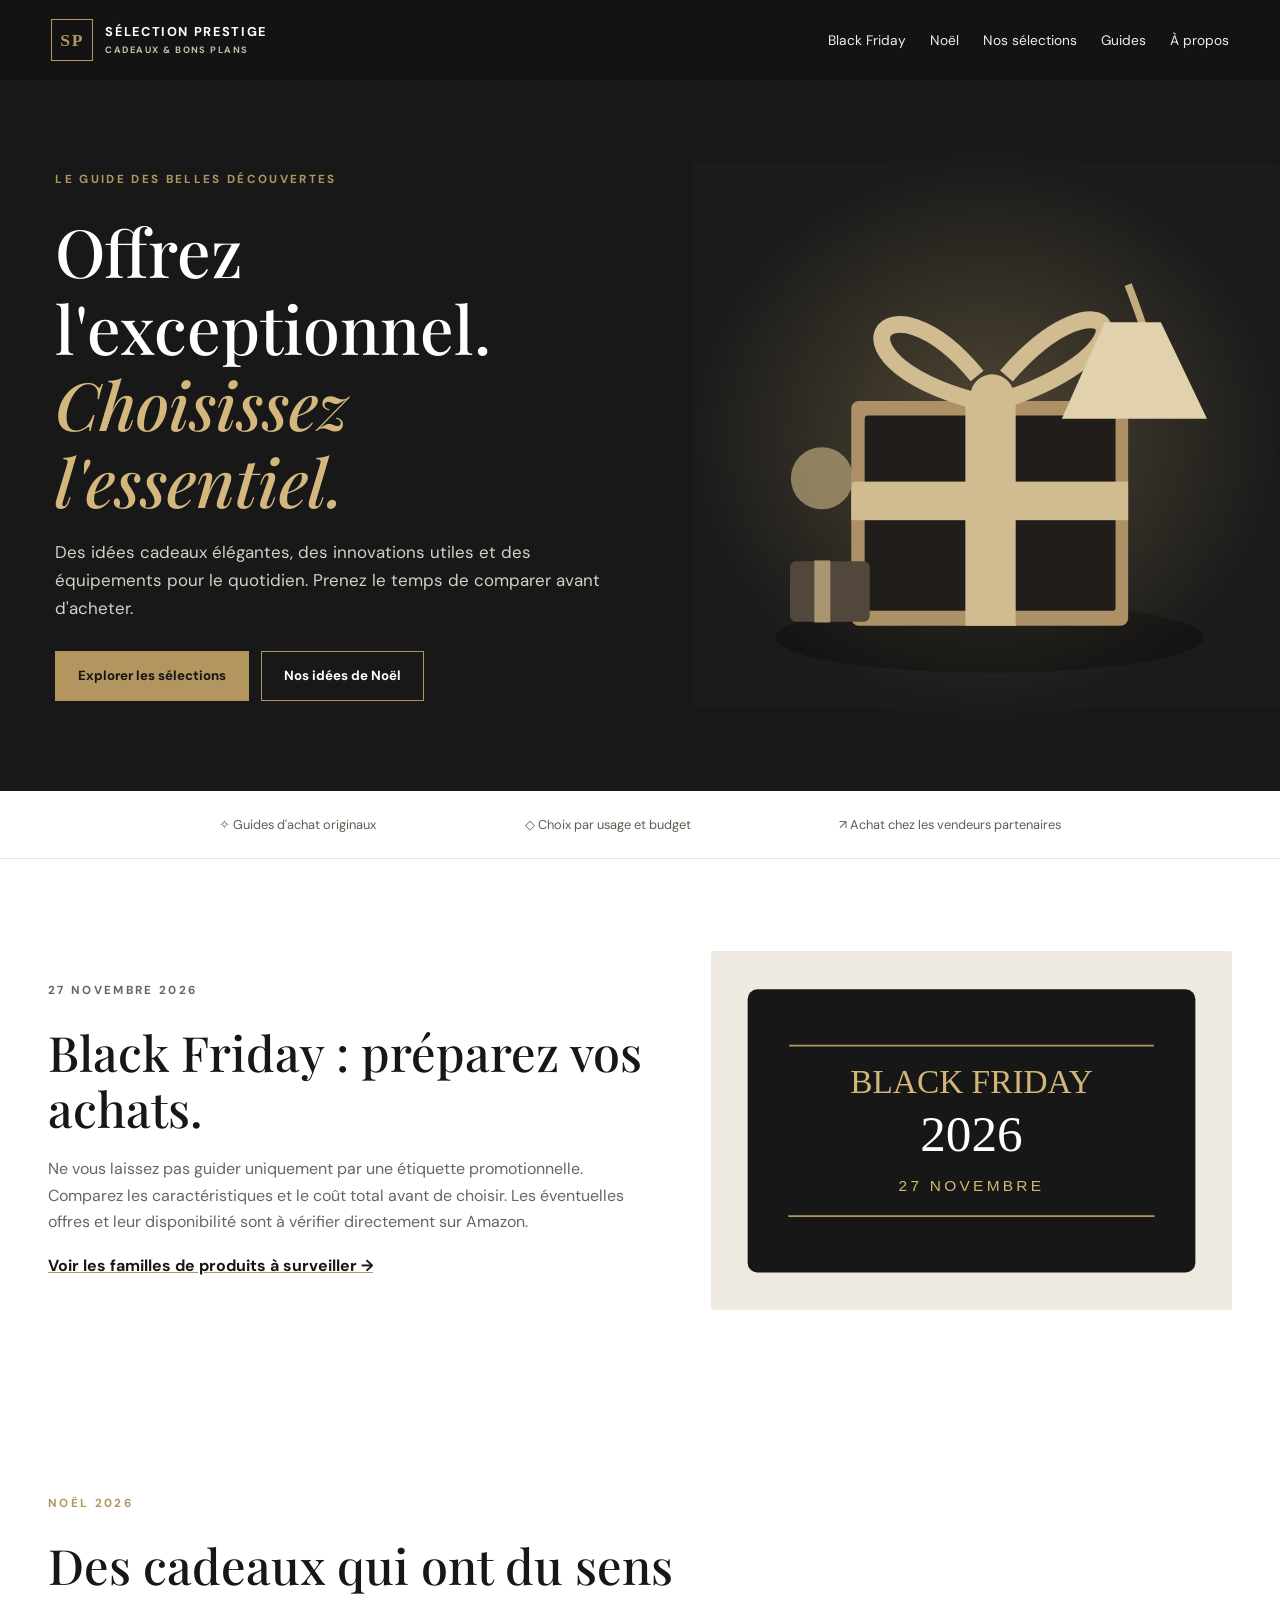
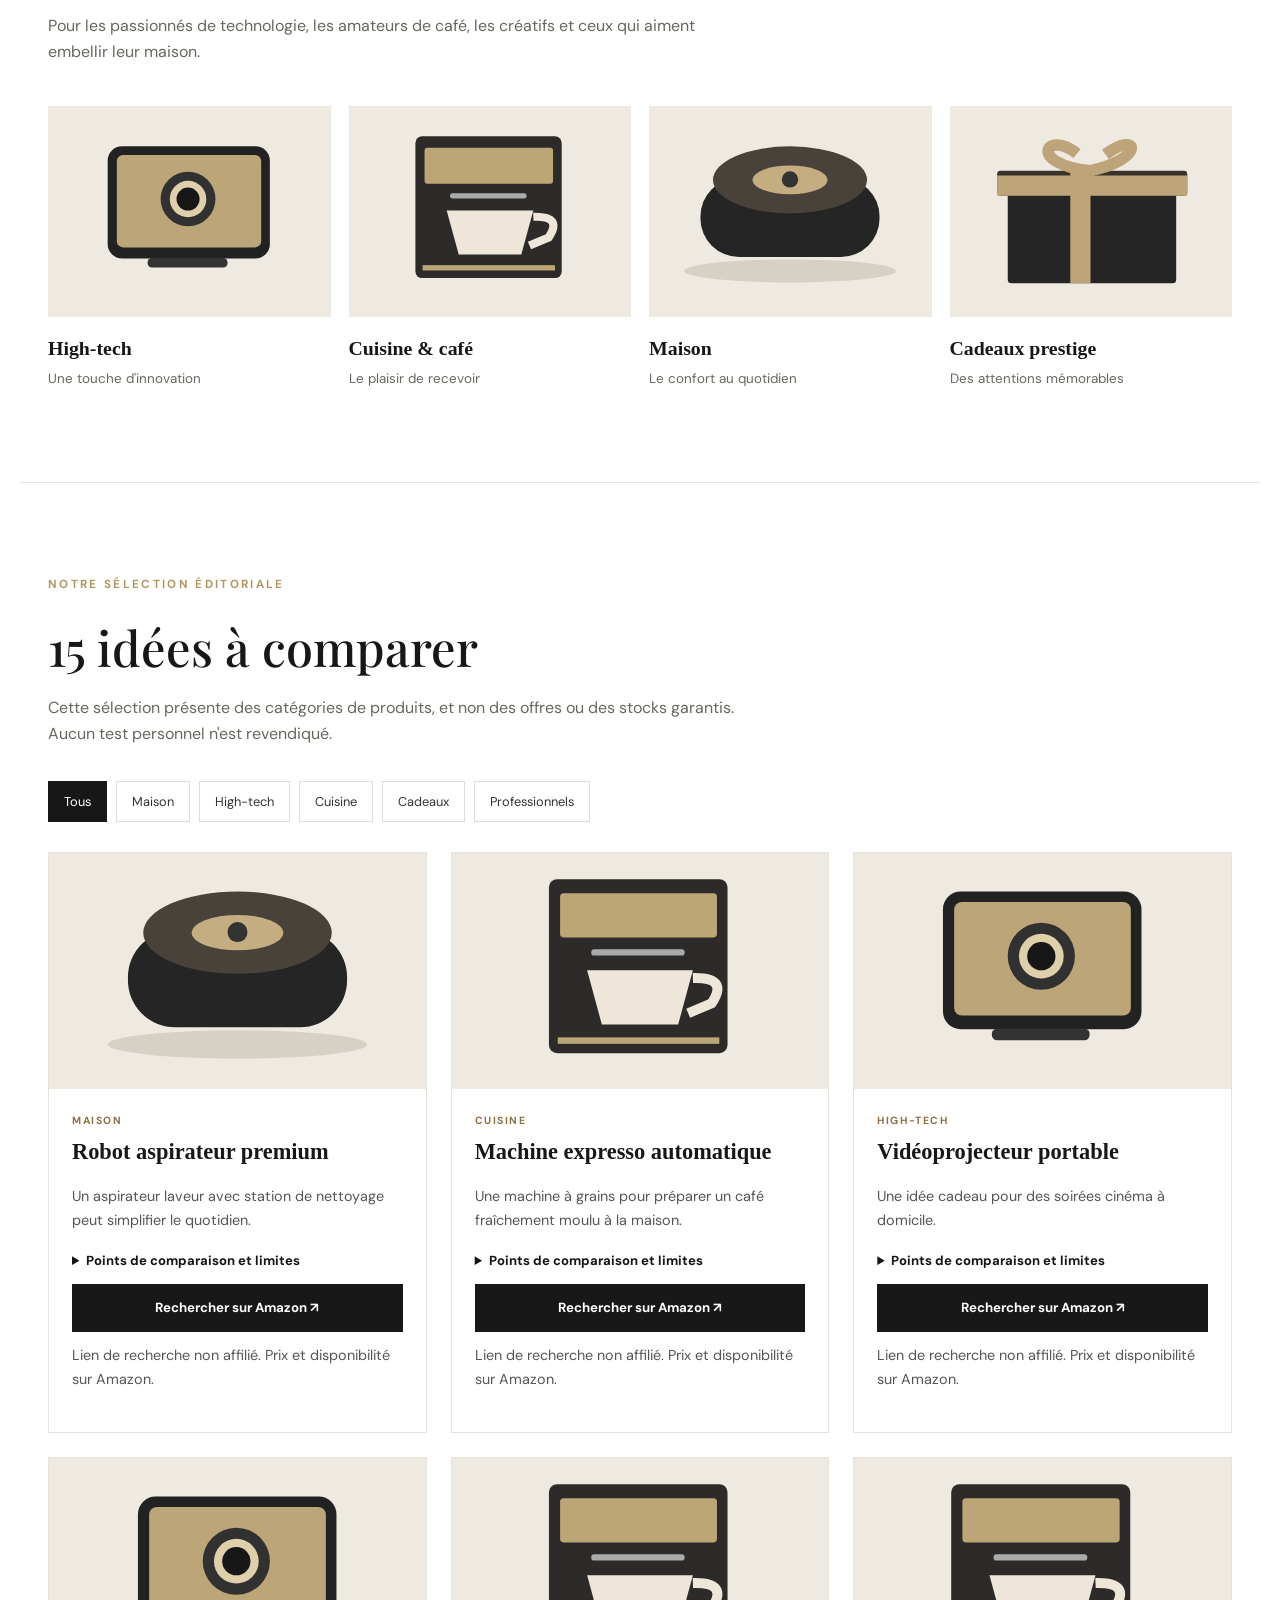
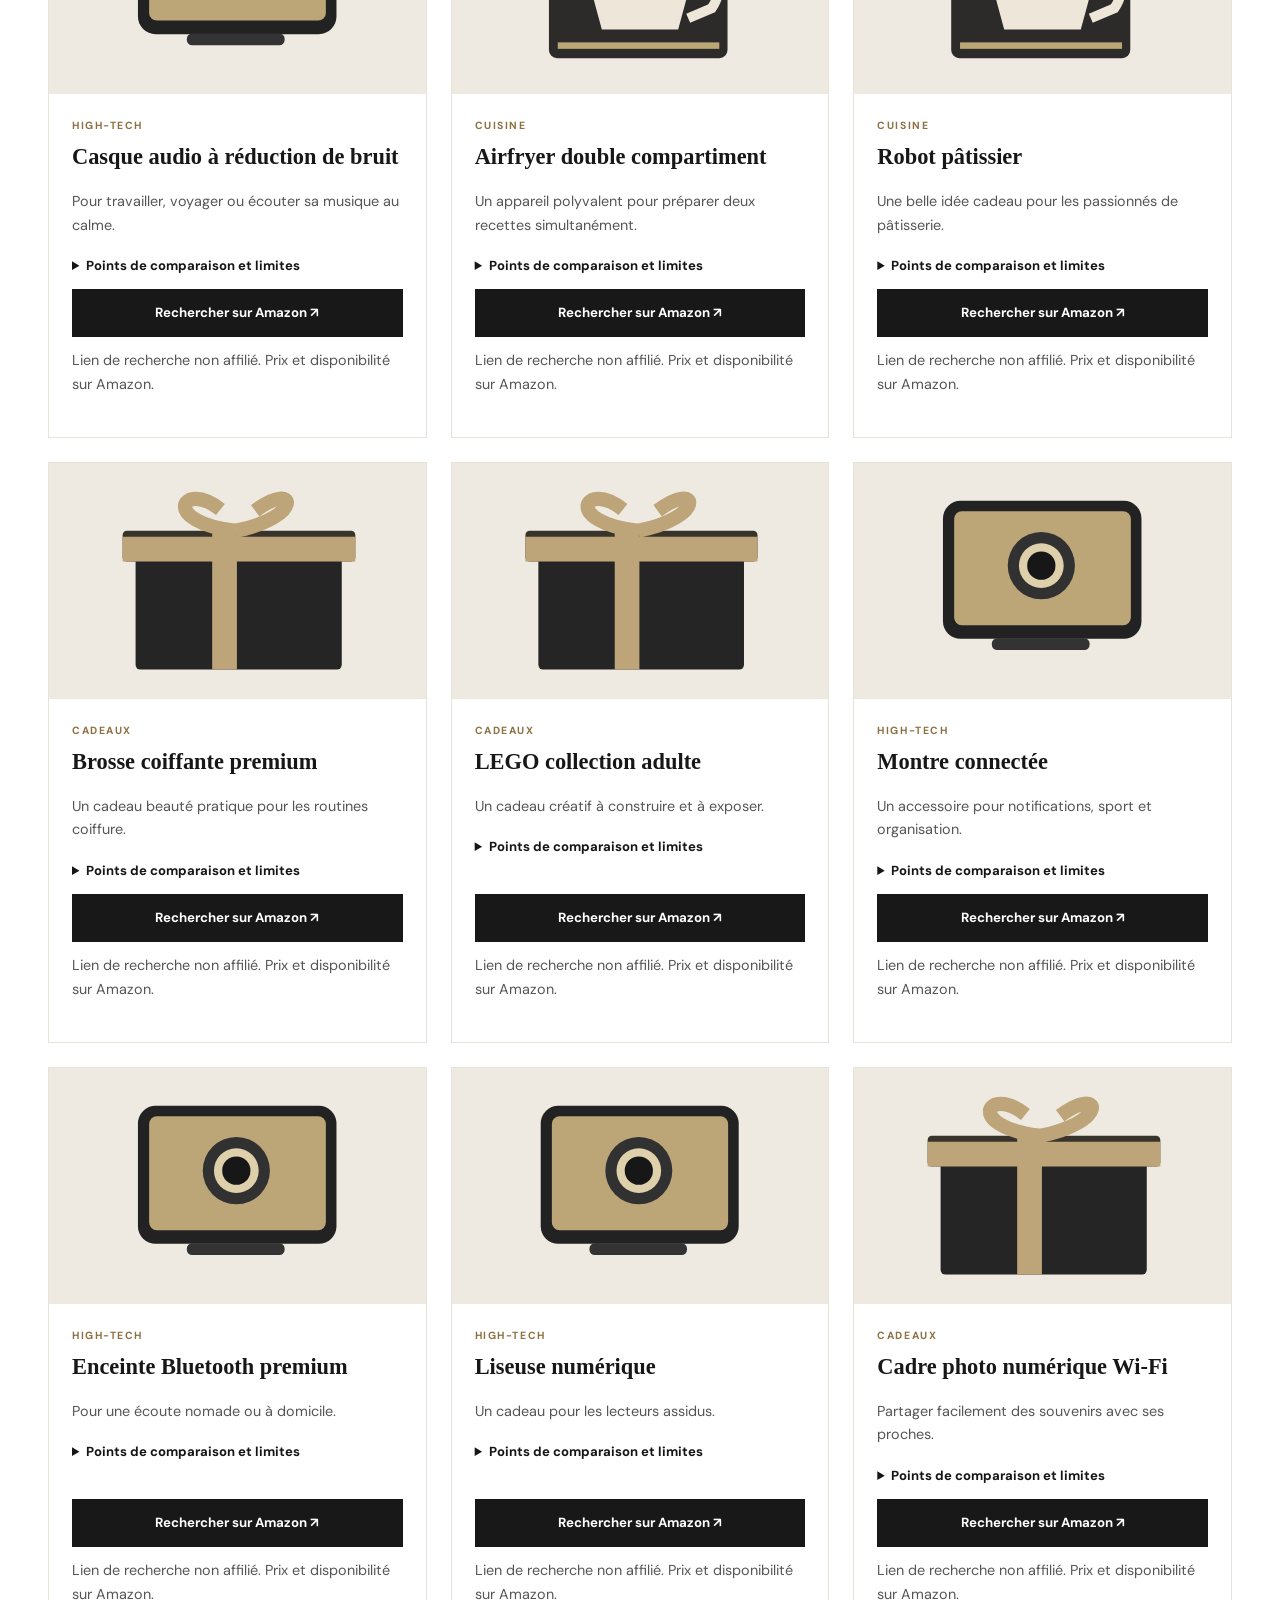
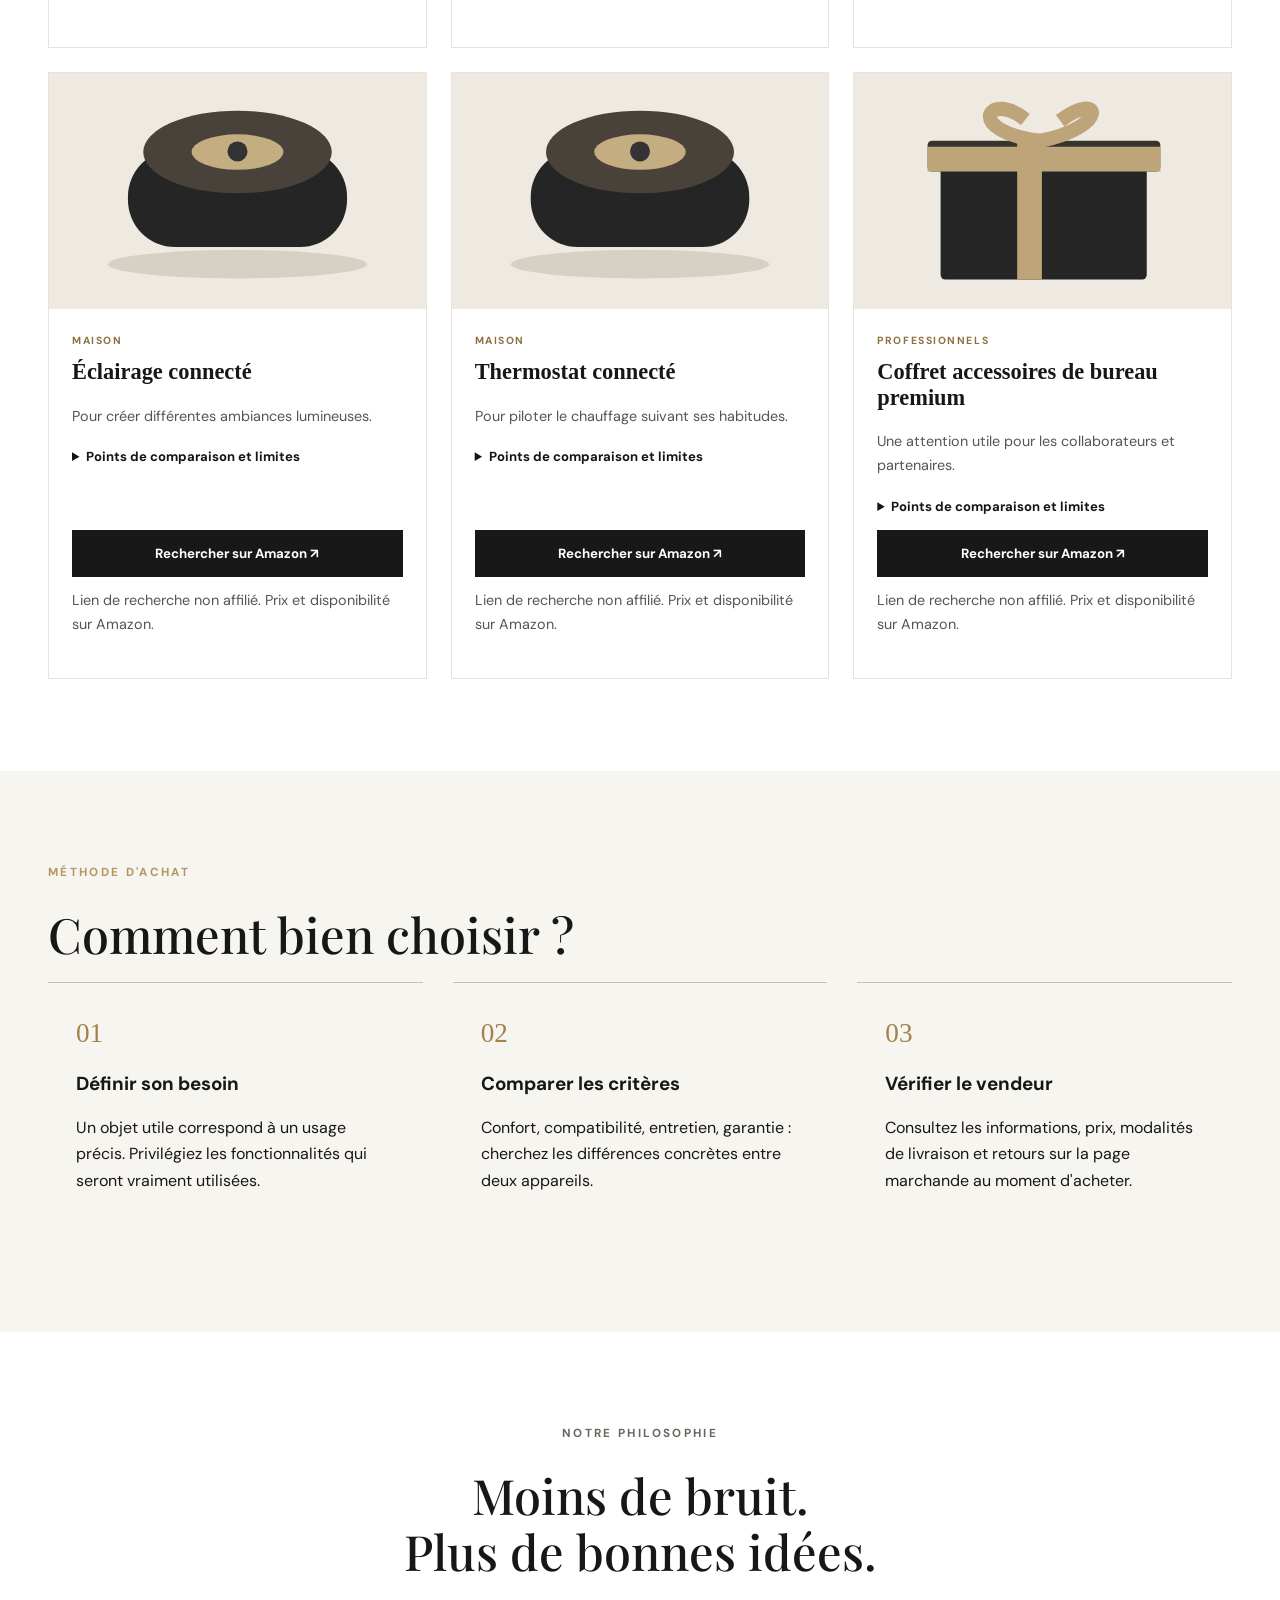
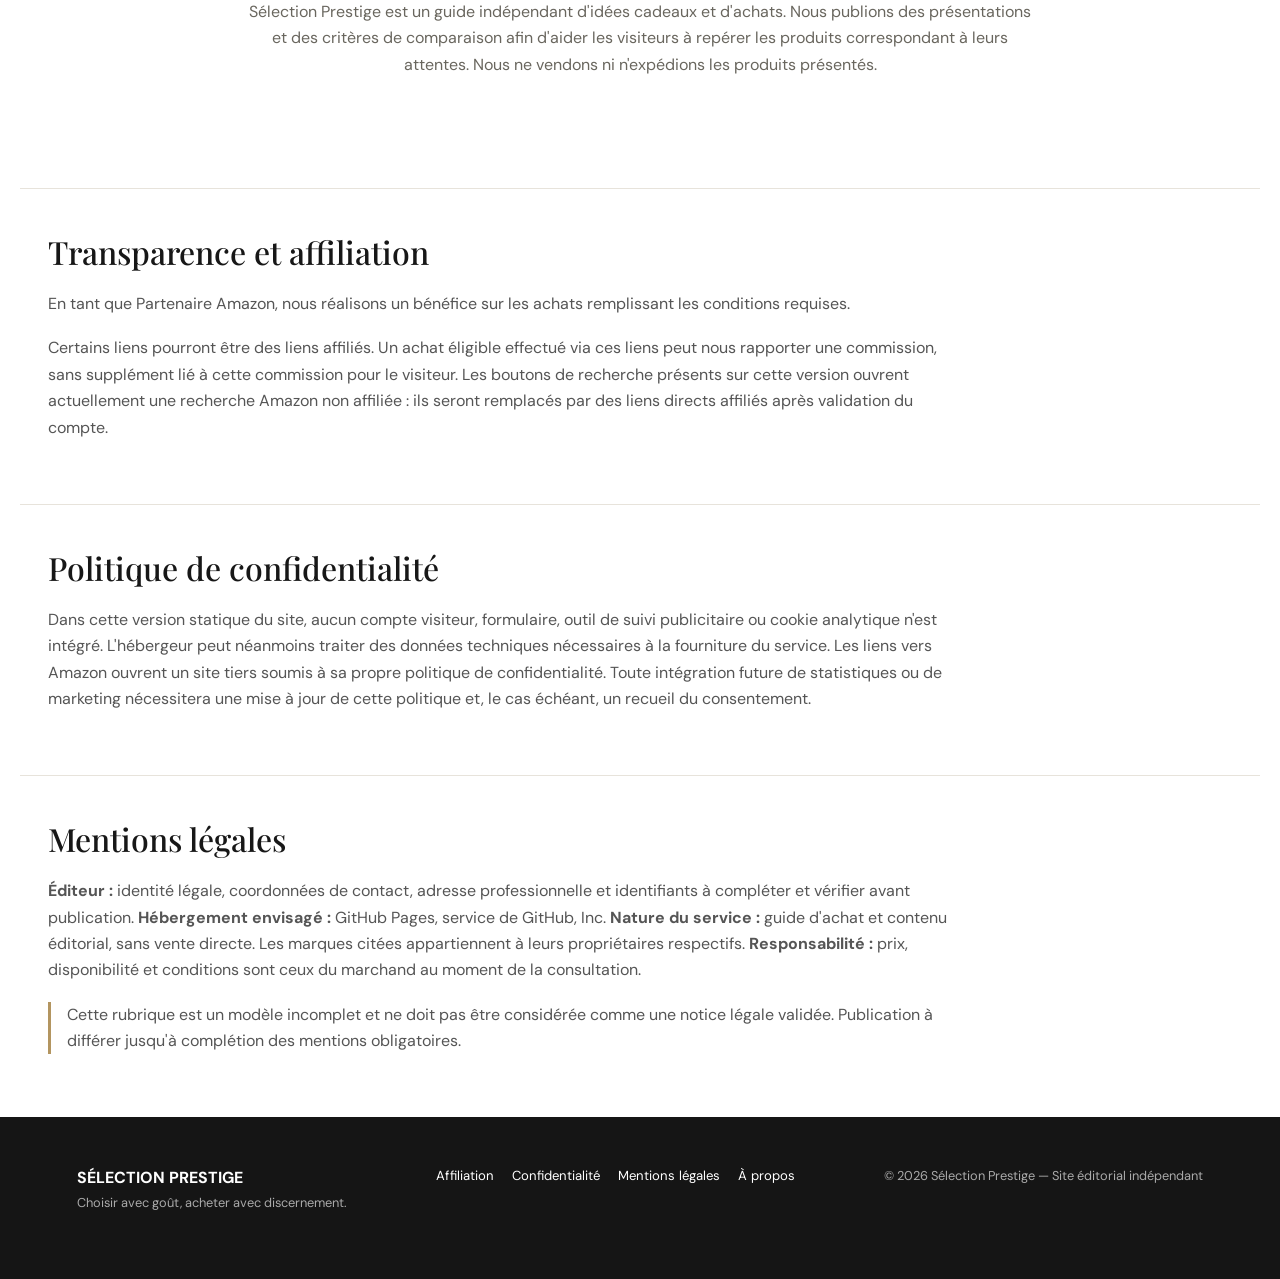
==== index.html @ 3e74e481 "Construire la première version du site Sélection Prestige" ====
<!doctype html>
<html lang="fr"><head><meta charset="utf-8"><meta name="viewport" content="width=device-width,initial-scale=1"><meta name="theme-color" content="#141414"><title>Sélection Prestige | Cadeaux & Bons Plans 2026</title><meta name="description" content="Guides cadeaux Noël 2026, Black Friday, maison, high-tech et cuisine : des idées utiles et des comparatifs pour mieux choisir."><meta name="robots" content="index,follow"><link rel="canonical" href="https://benjaminborges20-cell.github.io/selection-prestige/"><link rel="icon" href="assets/favicon.svg" type="image/svg+xml"><link rel="stylesheet" href="styles.css"><script defer src="app.js"></script></head>
<body><a class="skip" href="#main">Aller au contenu</a><header class="top"><a href="#accueil" class="brand"><span class="mark">SP</span><span>SÉLECTION PRESTIGE<small>CADEAUX & BONS PLANS</small></span></a><button id="menu" class="menu" aria-expanded="false" aria-controls="nav">☰ Menu</button><nav id="nav" aria-label="Navigation principale"><a href="#black-friday">Black Friday</a><a href="#noel">Noël</a><a href="#catalogue">Nos sélections</a><a href="#guides">Guides</a><a href="#a-propos">À propos</a></nav></header><main id="main">
<section id="accueil" class="hero"><div class="hero-text"><p class="eyebrow">Le guide des belles découvertes</p><h1>Offrez l'exceptionnel.<br><em>Choisissez l'essentiel.</em></h1><p>Des idées cadeaux élégantes, des innovations utiles et des équipements pour le quotidien. Prenez le temps de comparer avant d'acheter.</p><div class="actions"><a class="btn gold" href="#catalogue">Explorer les sélections</a><a class="btn outline" href="#noel">Nos idées de Noël</a></div></div><div class="hero-art"><img src="assets/hero.svg" alt="Composition illustrative de cadeaux, lampe et accessoires élégants"></div></section>
<section class="trust" aria-label="Notre fonctionnement"><span>✧ Guides d'achat originaux</span><span>◇ Choix par usage et budget</span><span>↗ Achat chez les vendeurs partenaires</span></section>
<section id="black-friday" class="section feature"><div><p class="eyebrow">27 novembre 2026</p><h2>Black Friday : préparez vos achats.</h2><p>Ne vous laissez pas guider uniquement par une étiquette promotionnelle. Comparez les caractéristiques et le coût total avant de choisir. Les éventuelles offres et leur disponibilité sont à vérifier directement sur Amazon.</p><a class="text-link" href="#catalogue">Voir les familles de produits à surveiller →</a></div><img src="assets/black-friday.svg" alt="Illustration Black Friday 2026 dans un style noir et or"></section>
<section id="noel" class="section"><p class="eyebrow">Noël 2026</p><h2>Des cadeaux qui ont du sens</h2><p class="intro">Pour les passionnés de technologie, les amateurs de café, les créatifs et ceux qui aiment embellir leur maison.</p><div class="category-grid"><a href="#catalogue" data-filter-link="High-tech" class="category"><img src="assets/tech.svg" alt=""><strong>High-tech</strong><span>Une touche d'innovation</span></a><a href="#catalogue" data-filter-link="Cuisine" class="category"><img src="assets/coffee.svg" alt=""><strong>Cuisine & café</strong><span>Le plaisir de recevoir</span></a><a href="#catalogue" data-filter-link="Maison" class="category"><img src="assets/home.svg" alt=""><strong>Maison</strong><span>Le confort au quotidien</span></a><a href="#catalogue" data-filter-link="Cadeaux" class="category"><img src="assets/gift.svg" alt=""><strong>Cadeaux prestige</strong><span>Des attentions mémorables</span></a></div></section>
<section id="catalogue" class="section catalog"><p class="eyebrow">Notre sélection éditoriale</p><h2>15 idées à comparer</h2><p class="intro">Cette sélection présente des catégories de produits, et non des offres ou des stocks garantis. Aucun test personnel n'est revendiqué.</p><div class="filter" aria-label="Filtrer les produits"><button class="active" data-filter="Tous" aria-pressed="true">Tous</button><button data-filter="Maison" aria-pressed="false">Maison</button><button data-filter="High-tech" aria-pressed="false">High-tech</button><button data-filter="Cuisine" aria-pressed="false">Cuisine</button><button data-filter="Cadeaux" aria-pressed="false">Cadeaux</button><button data-filter="Professionnels" aria-pressed="false">Professionnels</button></div><div id="products" class="product-grid" aria-live="polite"></div></section>
<section id="guides" class="section pale"><p class="eyebrow">Méthode d'achat</p><h2>Comment bien choisir ?</h2><div class="guide-grid"><article><span>01</span><h3>Définir son besoin</h3><p>Un objet utile correspond à un usage précis. Privilégiez les fonctionnalités qui seront vraiment utilisées.</p></article><article><span>02</span><h3>Comparer les critères</h3><p>Confort, compatibilité, entretien, garantie : cherchez les différences concrètes entre deux appareils.</p></article><article><span>03</span><h3>Vérifier le vendeur</h3><p>Consultez les informations, prix, modalités de livraison et retours sur la page marchande au moment d'acheter.</p></article></div></section>
<section id="a-propos" class="section about"><p class="eyebrow">Notre philosophie</p><h2>Moins de bruit.<br>Plus de bonnes idées.</h2><p>Sélection Prestige est un guide indépendant d'idées cadeaux et d'achats. Nous publions des présentations et des critères de comparaison afin d'aider les visiteurs à repérer les produits correspondant à leurs attentes. Nous ne vendons ni n'expédions les produits présentés.</p></section>
<section id="affiliation" class="section fine"><h2>Transparence et affiliation</h2><p>En tant que Partenaire Amazon, nous réalisons un bénéfice sur les achats remplissant les conditions requises.</p><p>Certains liens pourront être des liens affiliés. Un achat éligible effectué via ces liens peut nous rapporter une commission, sans supplément lié à cette commission pour le visiteur. Les boutons de recherche présents sur cette version ouvrent actuellement une recherche Amazon non affiliée : ils seront remplacés par des liens directs affiliés après validation du compte.</p></section>
<section id="confidentialite" class="section fine"><h2>Politique de confidentialité</h2><p>Dans cette version statique du site, aucun compte visiteur, formulaire, outil de suivi publicitaire ou cookie analytique n'est intégré. L'hébergeur peut néanmoins traiter des données techniques nécessaires à la fourniture du service. Les liens vers Amazon ouvrent un site tiers soumis à sa propre politique de confidentialité. Toute intégration future de statistiques ou de marketing nécessitera une mise à jour de cette politique et, le cas échéant, un recueil du consentement.</p></section>
<section id="mentions-legales" class="section fine"><h2>Mentions légales</h2><p><strong>Éditeur :</strong> identité légale, coordonnées de contact, adresse professionnelle et identifiants à compléter et vérifier avant publication. <strong>Hébergement envisagé :</strong> GitHub Pages, service de GitHub, Inc. <strong>Nature du service :</strong> guide d'achat et contenu éditorial, sans vente directe. Les marques citées appartiennent à leurs propriétaires respectifs. <strong>Responsabilité :</strong> prix, disponibilité et conditions sont ceux du marchand au moment de la consultation.</p><p class="notice">Cette rubrique est un modèle incomplet et ne doit pas être considérée comme une notice légale validée. Publication à différer jusqu'à complétion des mentions obligatoires.</p></section>
</main><footer><div><strong>SÉLECTION PRESTIGE</strong><p>Choisir avec goût, acheter avec discernement.</p></div><div class="footer-links"><a href="#affiliation">Affiliation</a><a href="#confidentialite">Confidentialité</a><a href="#mentions-legales">Mentions légales</a><a href="#a-propos">À propos</a></div><small>© 2026 Sélection Prestige — Site éditorial indépendant</small></footer></body></html>
---- styles.css ----
@import url('https://fonts.googleapis.com/css2?family=DM+Sans:wght@400;500;600;700&family=Playfair+Display:ital,wght@0,500;0,600;1,500&display=swap');:root{--ink:#171717;--gold:#b39560;--ivory:#f7f5ef;--muted:#69665e;--line:#e7e3db}*{box-sizing:border-box}html{scroll-behavior:smooth}body{margin:0;font-family:"DM Sans",Arial,sans-serif;color:var(--ink);line-height:1.65;background:#fff}h1,h2,h3{line-height:1.15;margin:0 0 20px}h1,h2{font-family:"Playfair Display",Georgia,serif;font-weight:500}h1{font-size:clamp(2.8rem,5.2vw,5.6rem)}h2{font-size:clamp(2.1rem,3.8vw,3.8rem)}h3{font-size:1.18rem}p{margin:0 0 18px}a{color:inherit}a:hover{text-decoration-color:var(--gold)}.skip{position:absolute;top:-80px;background:white;padding:10px;z-index:12}.skip:focus{top:0}.top{background:#131313;color:white;display:flex;align-items:center;justify-content:space-between;padding:19px max(4%,calc((100vw - 1220px)/2));gap:20px;position:relative;z-index:5}.brand{display:flex;align-items:center;gap:12px;font-size:.8rem;line-height:1.3;letter-spacing:.13em;font-weight:700;text-decoration:none}.brand small{display:block;font-size:.58rem;letter-spacing:.16em;color:#c7bda9;margin-top:4px}.mark{display:grid;place-items:center;width:42px;height:42px;border:1px solid var(--gold);font-family:Georgia;font-size:1.1rem;color:var(--gold)}nav{display:flex;gap:24px;align-items:center}nav a{font-size:.86rem;text-decoration:none;color:#eee}.menu{display:none;background:transparent;color:white;border:1px solid #666;padding:8px}.hero{background:#181818;color:#fff;display:grid;grid-template-columns:1.08fr .92fr;min-height:560px;align-items:center;overflow:hidden}.hero-text{max-width:780px;padding:90px 8% 90px max(8%,calc((100vw - 1220px)/2))}.hero h1 em{color:#d3b77d;font-style:italic}.hero p:not(.eyebrow){color:#d6d0c5;max-width:580px;font-size:1.06rem}.hero-art{height:100%;display:flex;align-items:center;background:radial-gradient(circle,#3e362a 0,#181818 65%)}.hero-art img{width:100%;height:100%;max-height:600px;object-fit:contain}.eyebrow{font-size:.73rem;font-weight:700;letter-spacing:.2em;text-transform:uppercase;color:var(--gold);margin-bottom:24px}.actions{display:flex;gap:12px;flex-wrap:wrap;margin-top:28px}.btn{display:inline-block;text-decoration:none;font-weight:700;padding:13px 22px;font-size:.83rem;border:1px solid var(--gold);transition:transform .2s}.btn:hover{transform:translateY(-2px)}.gold{background:var(--gold);color:#141414}.outline{color:#fff}.trust{padding:23px 7%;display:flex;justify-content:space-evenly;flex-wrap:wrap;gap:20px;border-bottom:1px solid var(--line);font-size:.8rem;color:#625c52}.section{max-width:1240px;margin:auto;padding:92px 28px}.section .intro{max-width:690px;color:var(--muted)}.feature{display:grid;grid-template-columns:1fr .85fr;gap:50px;align-items:center}.feature p{max-width:630px;color:var(--muted)}.feature img{width:100%;border-radius:3px;background:var(--ivory)}.text-link{font-weight:700;text-decoration-color:var(--gold)}.category-grid{display:grid;grid-template-columns:repeat(4,1fr);gap:18px;margin-top:40px}.category{text-decoration:none;display:flex;flex-direction:column;gap:3px}.category img{width:100%;aspect-ratio:4/3;object-fit:cover;background:#f2eee7;margin-bottom:12px}.category strong{font-family:Georgia,serif;font-size:1.24rem}.category span{color:var(--muted);font-size:.84rem}.catalog{border-top:1px solid var(--line)}.filter{display:flex;gap:9px;flex-wrap:wrap;margin:34px 0 30px}.filter button{border:1px solid #ddd;background:#fff;color:#333;padding:9px 15px;cursor:pointer;font:inherit;font-size:.8rem}.filter button.active,.filter button:hover{background:#171717;color:#fff;border-color:#171717}.product-grid{display:grid;grid-template-columns:repeat(3,minmax(0,1fr));gap:24px}.product{border:1px solid var(--line);display:flex;flex-direction:column;background:white}.product img{width:100%;aspect-ratio:16/10;object-fit:cover;background:var(--ivory)}.product-content{padding:23px;flex:1;display:flex;flex-direction:column}.product .tag{font-size:.65rem;letter-spacing:.15em;color:#8d7042;text-transform:uppercase;font-weight:700;margin-bottom:10px}.product h3{font-family:Georgia,serif;font-size:1.4rem}.product p{color:#555;font-size:.9rem}.product details{font-size:.82rem;margin:0 0 12px;color:#555}.product summary{color:#151515;cursor:pointer;font-weight:700}.product .btn{margin-top:auto;text-align:center;background:#181818;color:white;border:0}.disclaimer{font-size:.75rem;color:#666;margin-top:12px}.pale{max-width:none;background:var(--ivory);padding-left:max(28px,calc((100vw - 1184px)/2));padding-right:max(28px,calc((100vw - 1184px)/2))}.guide-grid{display:grid;grid-template-columns:repeat(3,1fr);gap:30px}.guide-grid article{padding:28px;border-top:1px solid #c8bfae}.guide-grid span{color:#a2824e;font-family:Georgia;font-size:1.7rem}.guide-grid h3{margin-top:17px}.about{max-width:850px;text-align:center}.about p{color:var(--muted)}.fine{border-top:1px solid var(--line);padding-top:45px;padding-bottom:45px}.fine h2{font-size:2rem}.fine p{max-width:900px;color:#555}.notice{border-left:3px solid var(--gold);padding-left:16px}footer{background:#151515;color:white;padding:48px max(6%,calc((100vw - 1180px)/2));display:flex;flex-wrap:wrap;gap:24px;justify-content:space-between}footer p,footer small{color:#aaa;font-size:.8rem}footer .footer-links{display:flex;flex-wrap:wrap;gap:18px;font-size:.82rem}footer a{text-decoration:none}@media(max-width:900px){nav{gap:12px}nav a{font-size:.74rem}.hero{grid-template-columns:1fr 1fr}.hero-text{padding:60px 30px}.category-grid{grid-template-columns:repeat(2,1fr)}.product-grid{grid-template-columns:repeat(2,1fr)}}@media(max-width:650px){.top{padding:16px 20px;flex-wrap:wrap}.menu{display:block}nav{display:none;width:100%;flex-direction:column;align-items:flex-start;padding:18px 0}nav.open{display:flex}nav a{font-size:1rem}.hero{grid-template-columns:1fr}.hero-text{padding:70px 25px 26px}.hero-art{height:280px}.section{padding:60px 20px}.feature{grid-template-columns:1fr}.product-grid{grid-template-columns:1fr}.category-grid{gap:14px}.guide-grid{grid-template-columns:1fr;gap:0}.trust{justify-content:flex-start;padding:19px 24px}footer{padding:40px 20px}}@media(prefers-reduced-motion:reduce){html{scroll-behavior:auto}.btn{transition:none}}
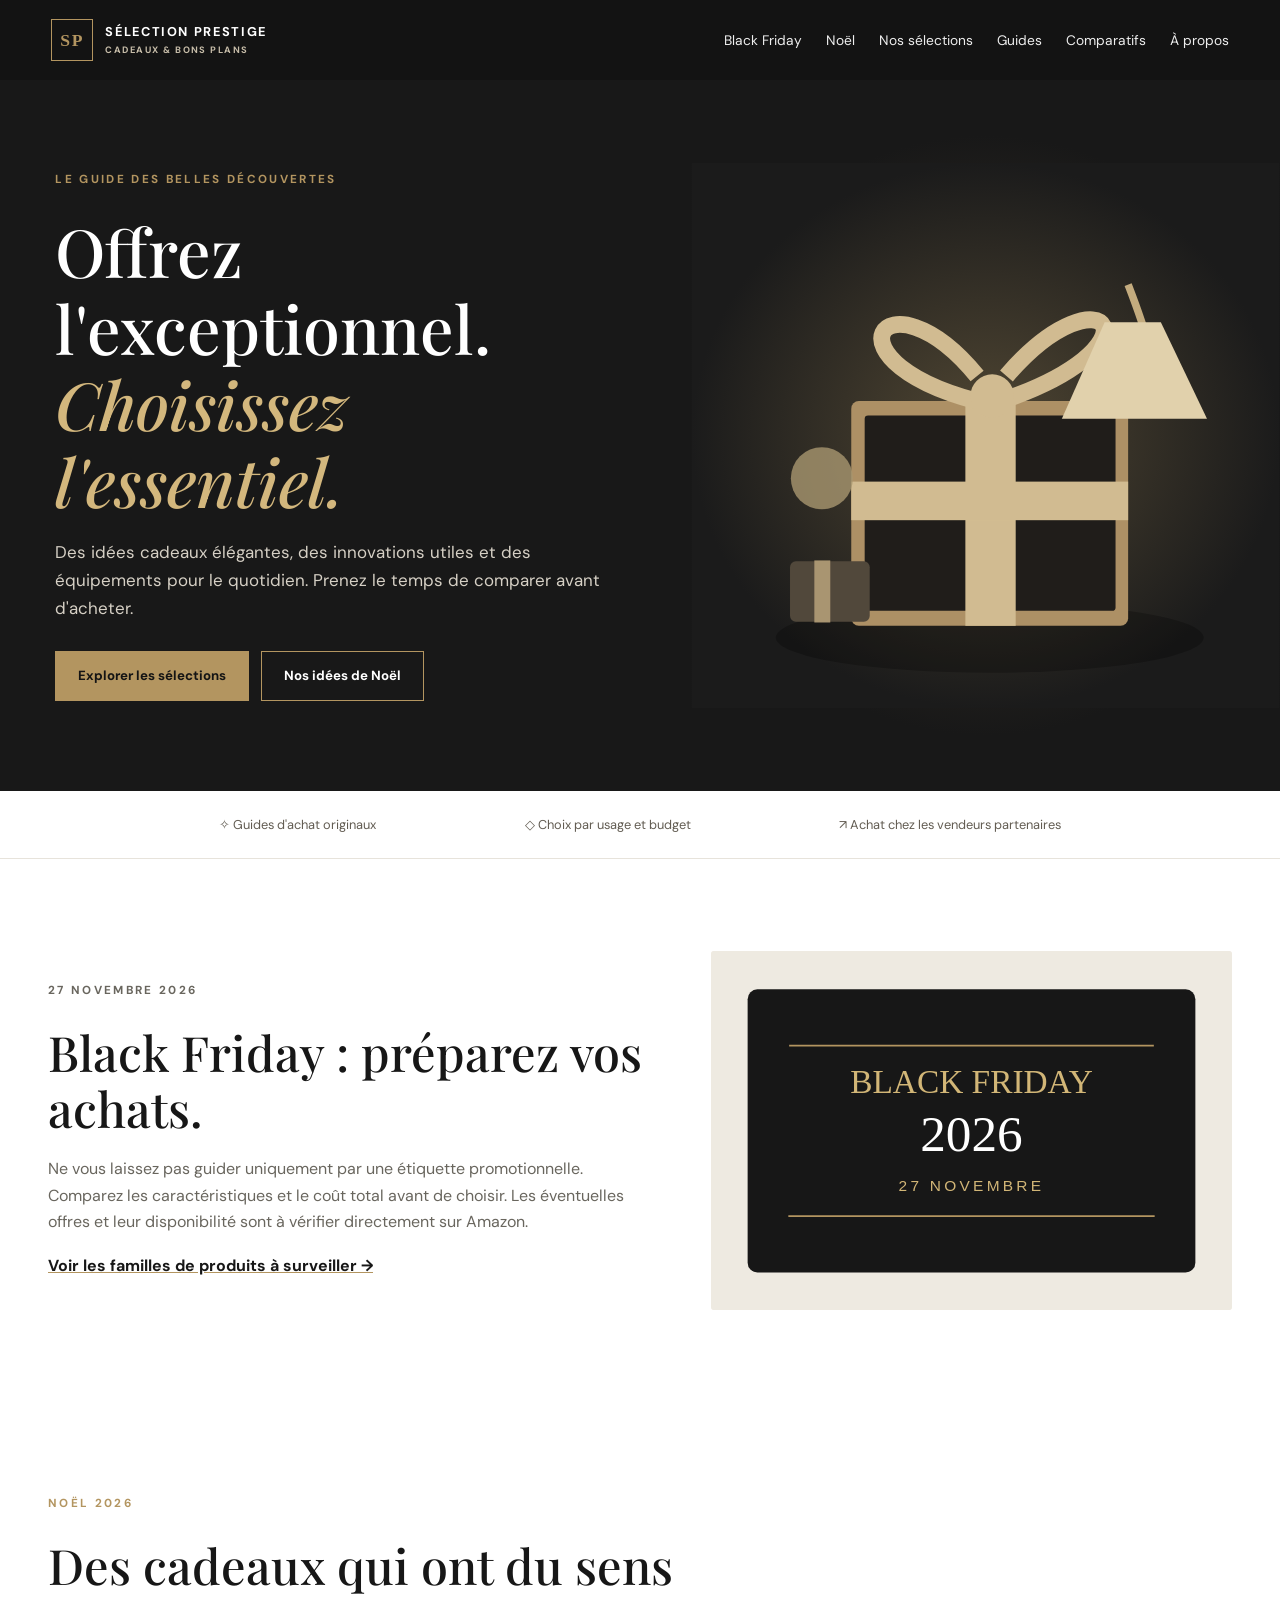
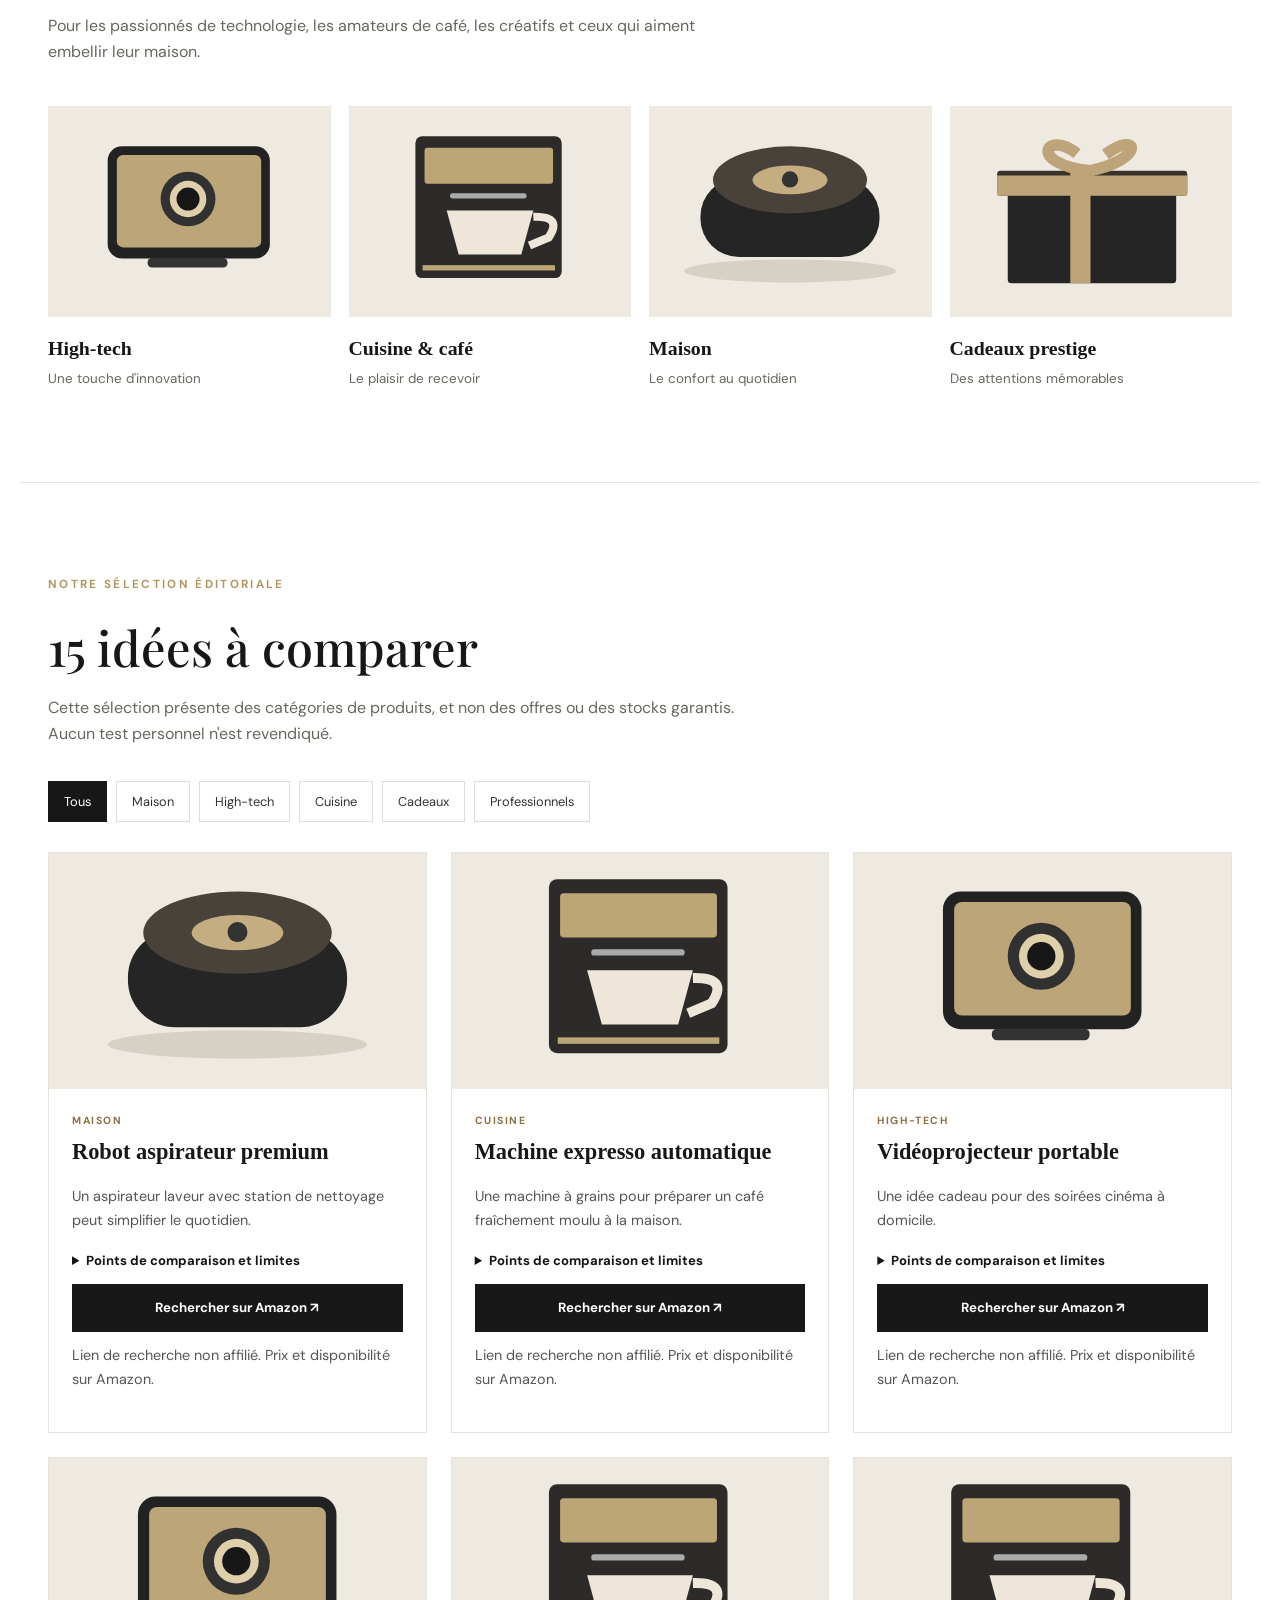
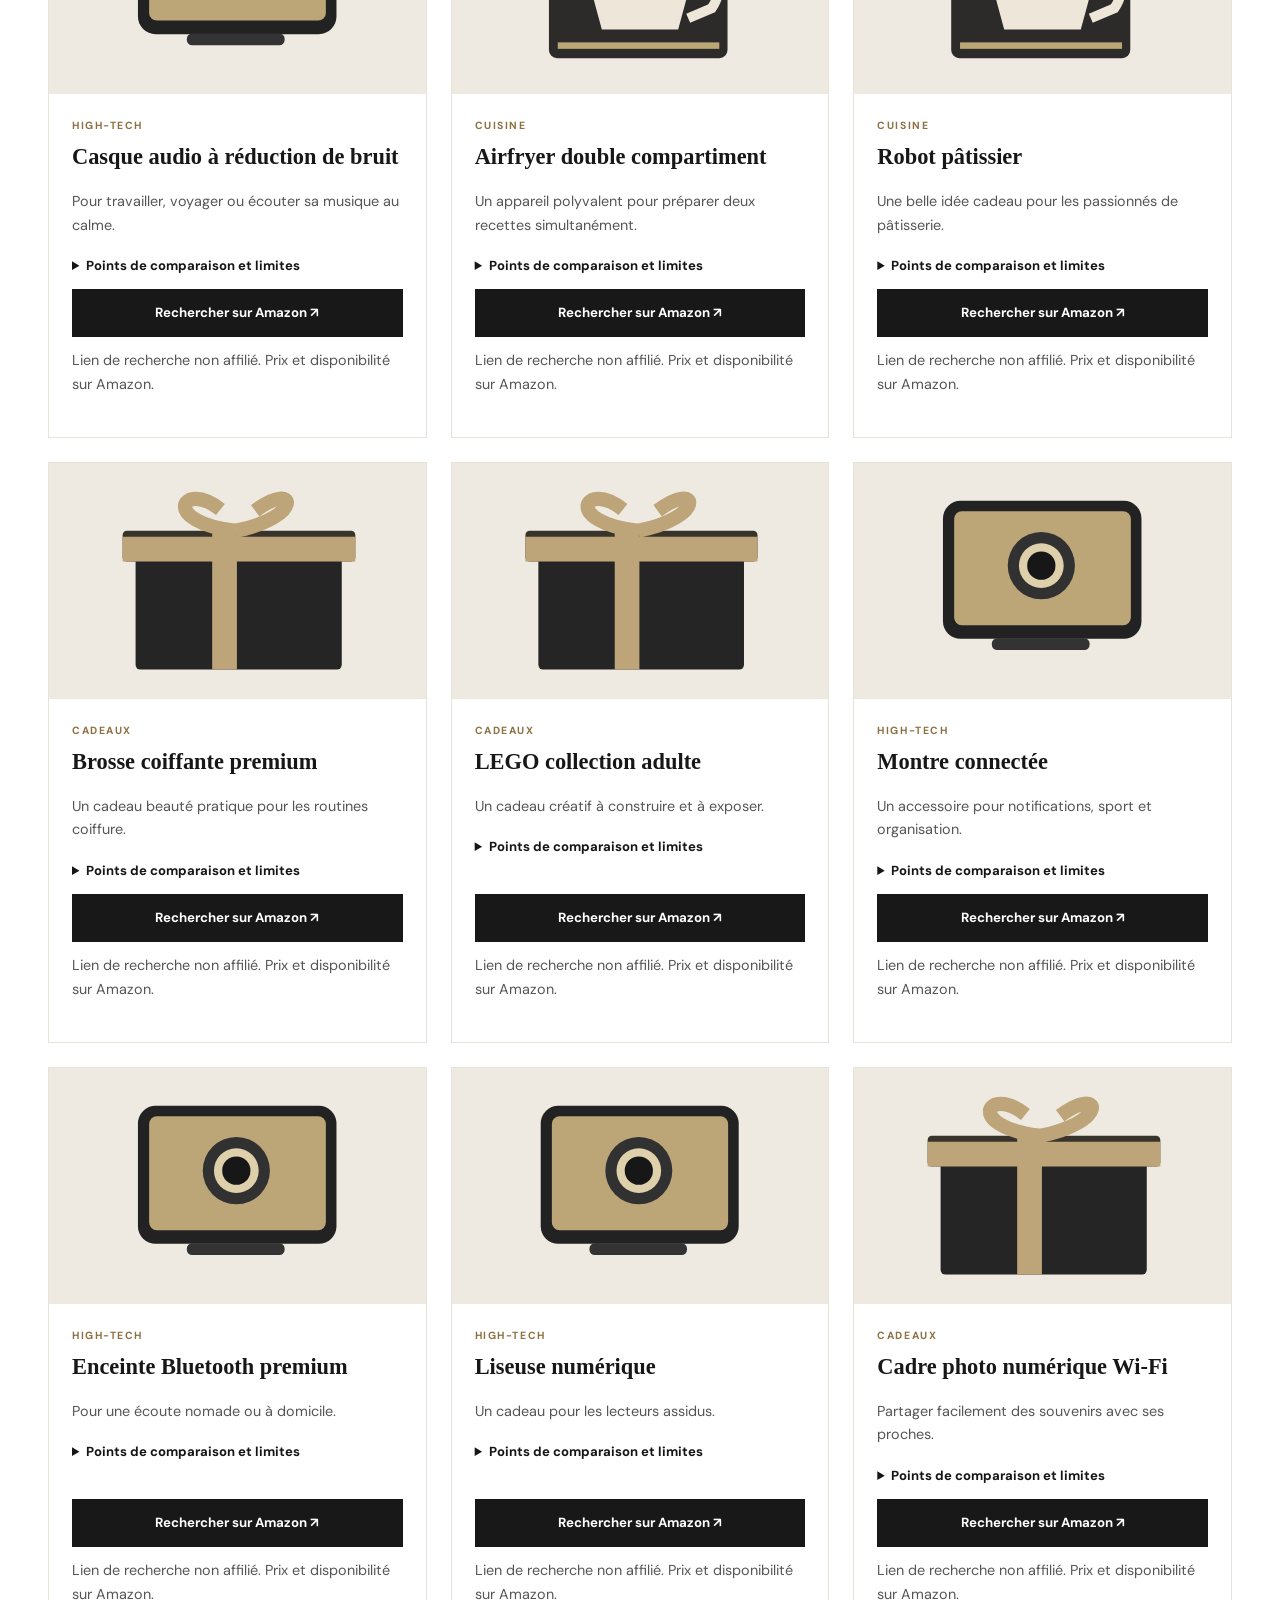
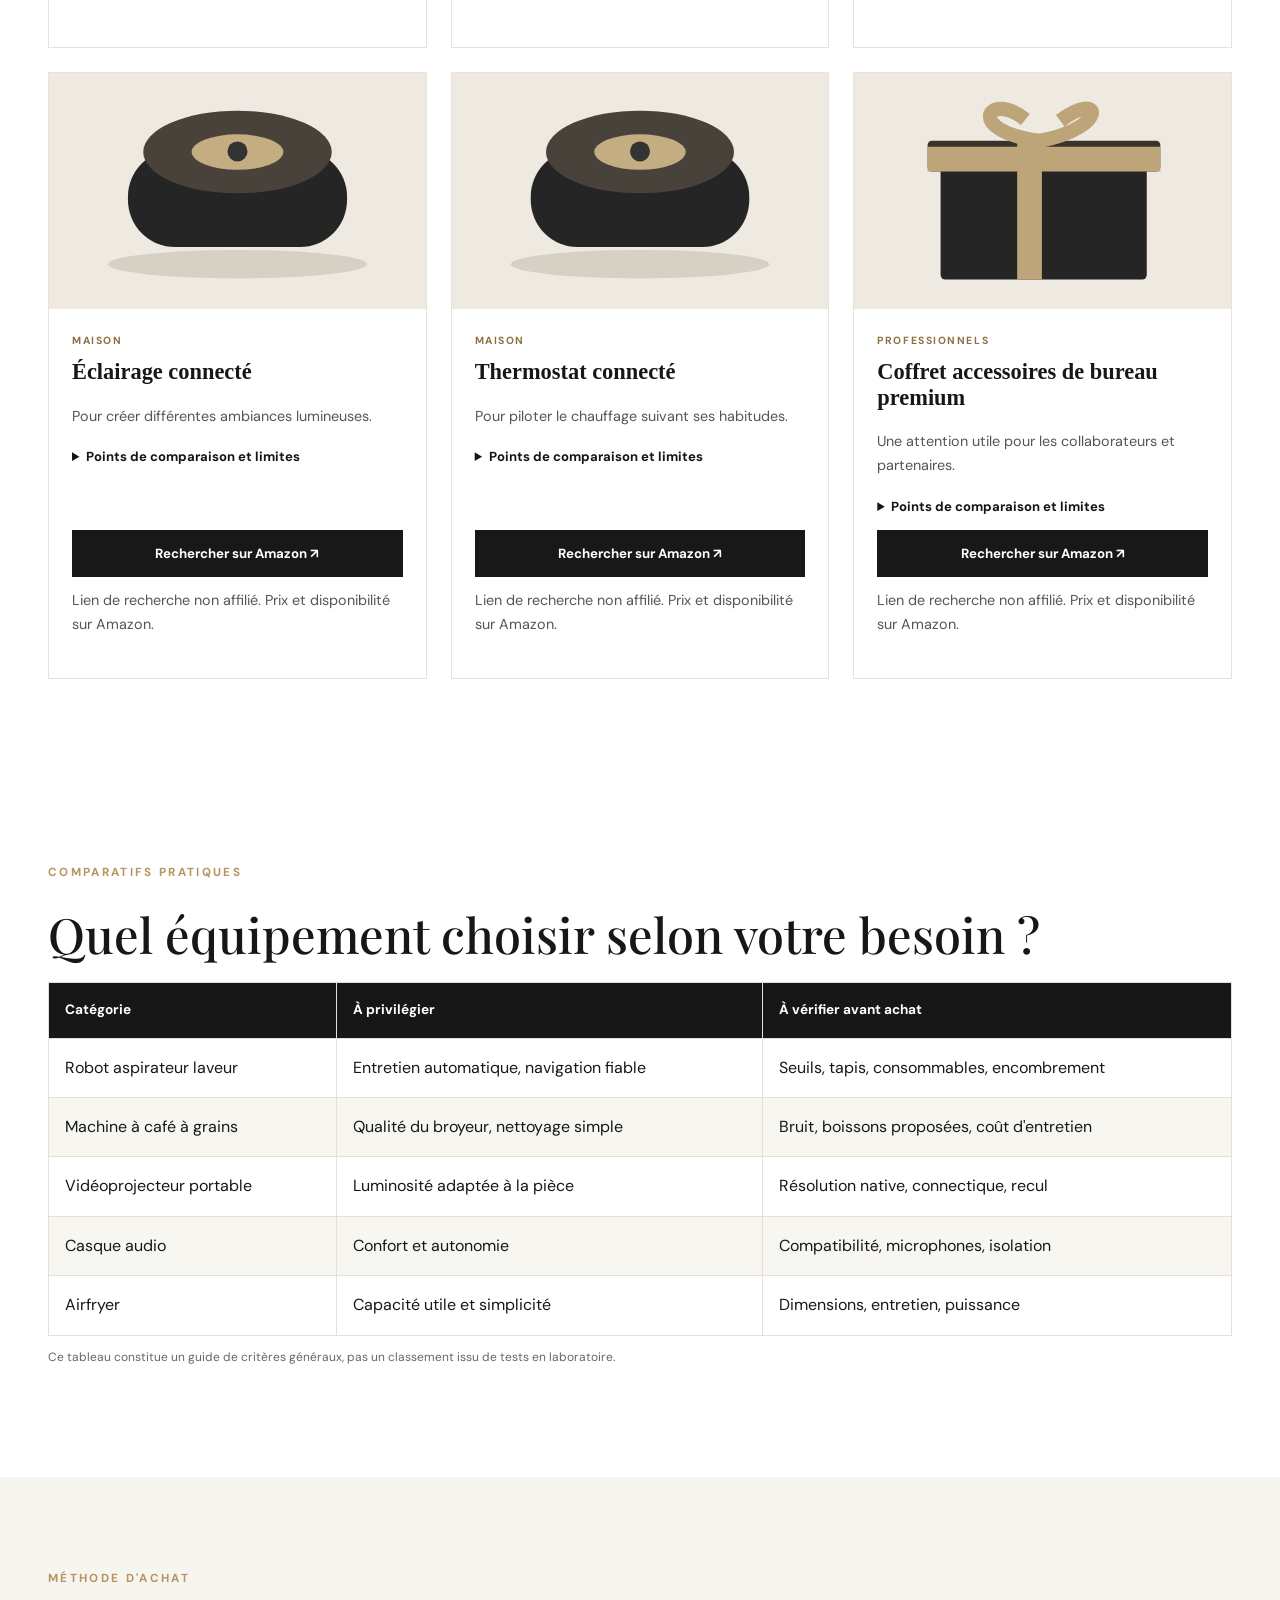
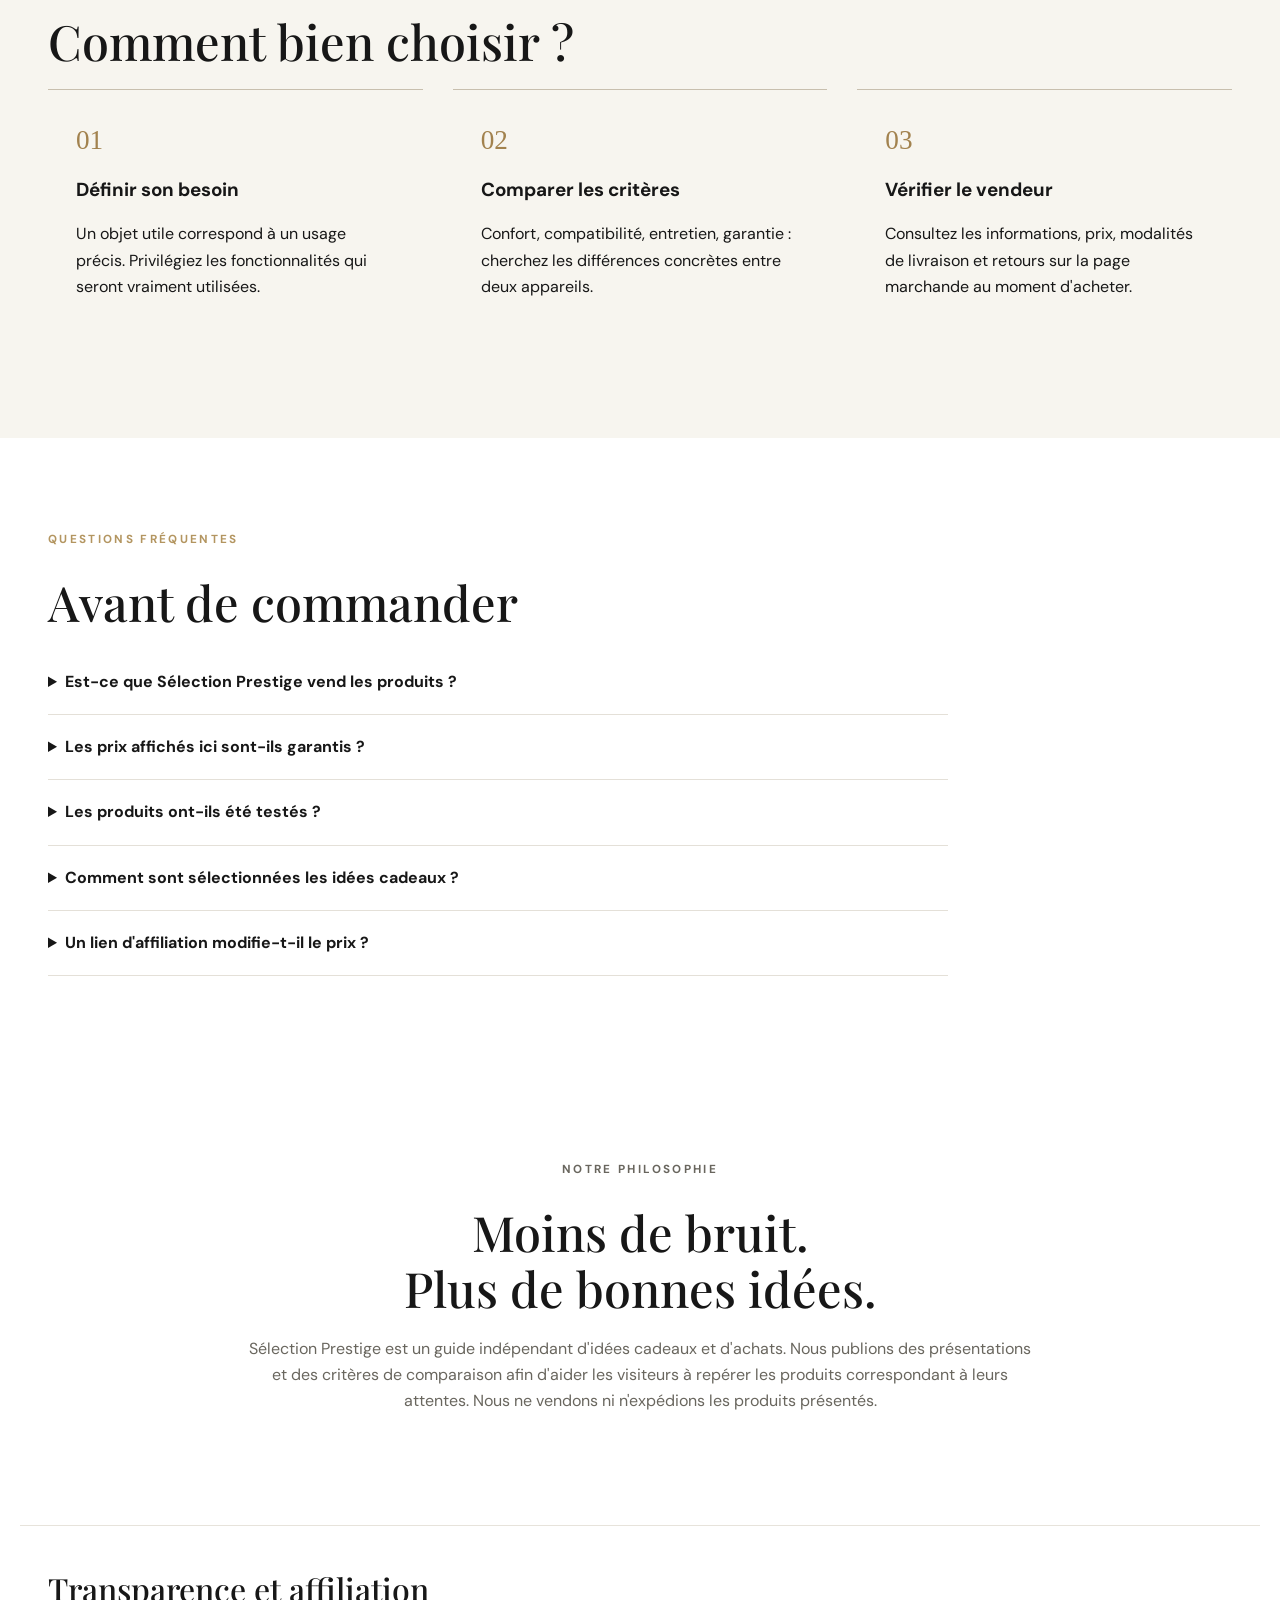
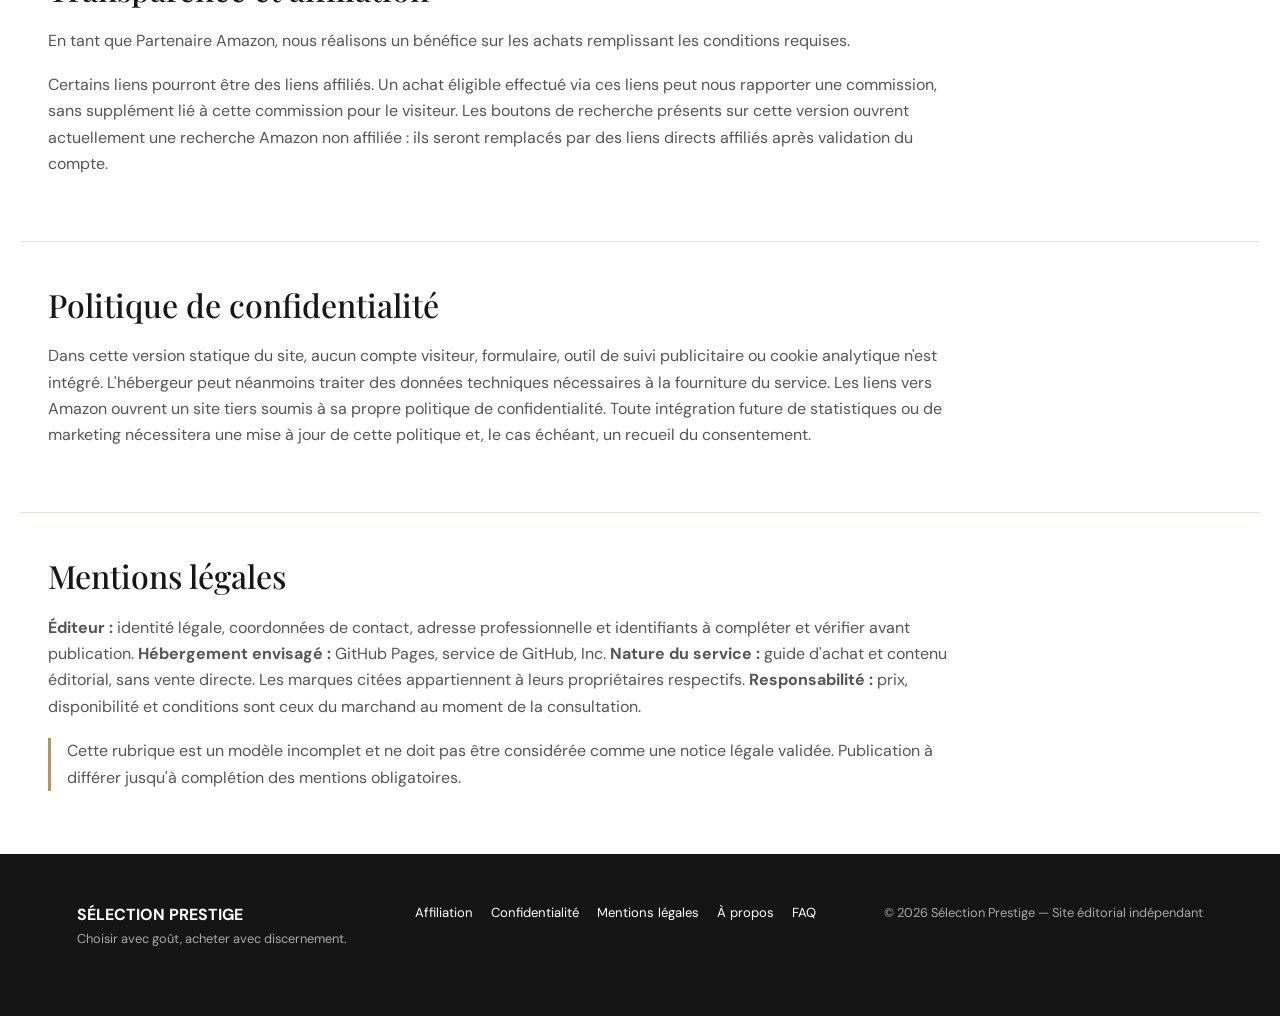
==== commit 5912651a: "Enrichir les comparatifs, FAQ et liste de validation avant publication" ====
--- a/index.html
+++ b/index.html
@@ -1,14 +1,15 @@
 <!doctype html>
 <html lang="fr"><head><meta charset="utf-8"><meta name="viewport" content="width=device-width,initial-scale=1"><meta name="theme-color" content="#141414"><title>Sélection Prestige | Cadeaux & Bons Plans 2026</title><meta name="description" content="Guides cadeaux Noël 2026, Black Friday, maison, high-tech et cuisine : des idées utiles et des comparatifs pour mieux choisir."><meta name="robots" content="index,follow"><link rel="canonical" href="https://benjaminborges20-cell.github.io/selection-prestige/"><link rel="icon" href="assets/favicon.svg" type="image/svg+xml"><link rel="stylesheet" href="styles.css"><script defer src="app.js"></script></head>
-<body><a class="skip" href="#main">Aller au contenu</a><header class="top"><a href="#accueil" class="brand"><span class="mark">SP</span><span>SÉLECTION PRESTIGE<small>CADEAUX & BONS PLANS</small></span></a><button id="menu" class="menu" aria-expanded="false" aria-controls="nav">☰ Menu</button><nav id="nav" aria-label="Navigation principale"><a href="#black-friday">Black Friday</a><a href="#noel">Noël</a><a href="#catalogue">Nos sélections</a><a href="#guides">Guides</a><a href="#a-propos">À propos</a></nav></header><main id="main">
+<body><a class="skip" href="#main">Aller au contenu</a><header class="top"><a href="#accueil" class="brand"><span class="mark">SP</span><span>SÉLECTION PRESTIGE<small>CADEAUX & BONS PLANS</small></span></a><button id="menu" class="menu" aria-expanded="false" aria-controls="nav">☰ Menu</button><nav id="nav" aria-label="Navigation principale"><a href="#black-friday">Black Friday</a><a href="#noel">Noël</a><a href="#catalogue">Nos sélections</a><a href="#guides">Guides</a><a href="#comparatifs">Comparatifs</a><a href="#a-propos">À propos</a></nav></header><main id="main">
 <section id="accueil" class="hero"><div class="hero-text"><p class="eyebrow">Le guide des belles découvertes</p><h1>Offrez l'exceptionnel.<br><em>Choisissez l'essentiel.</em></h1><p>Des idées cadeaux élégantes, des innovations utiles et des équipements pour le quotidien. Prenez le temps de comparer avant d'acheter.</p><div class="actions"><a class="btn gold" href="#catalogue">Explorer les sélections</a><a class="btn outline" href="#noel">Nos idées de Noël</a></div></div><div class="hero-art"><img src="assets/hero.svg" alt="Composition illustrative de cadeaux, lampe et accessoires élégants"></div></section>
 <section class="trust" aria-label="Notre fonctionnement"><span>✧ Guides d'achat originaux</span><span>◇ Choix par usage et budget</span><span>↗ Achat chez les vendeurs partenaires</span></section>
 <section id="black-friday" class="section feature"><div><p class="eyebrow">27 novembre 2026</p><h2>Black Friday : préparez vos achats.</h2><p>Ne vous laissez pas guider uniquement par une étiquette promotionnelle. Comparez les caractéristiques et le coût total avant de choisir. Les éventuelles offres et leur disponibilité sont à vérifier directement sur Amazon.</p><a class="text-link" href="#catalogue">Voir les familles de produits à surveiller →</a></div><img src="assets/black-friday.svg" alt="Illustration Black Friday 2026 dans un style noir et or"></section>
 <section id="noel" class="section"><p class="eyebrow">Noël 2026</p><h2>Des cadeaux qui ont du sens</h2><p class="intro">Pour les passionnés de technologie, les amateurs de café, les créatifs et ceux qui aiment embellir leur maison.</p><div class="category-grid"><a href="#catalogue" data-filter-link="High-tech" class="category"><img src="assets/tech.svg" alt=""><strong>High-tech</strong><span>Une touche d'innovation</span></a><a href="#catalogue" data-filter-link="Cuisine" class="category"><img src="assets/coffee.svg" alt=""><strong>Cuisine & café</strong><span>Le plaisir de recevoir</span></a><a href="#catalogue" data-filter-link="Maison" class="category"><img src="assets/home.svg" alt=""><strong>Maison</strong><span>Le confort au quotidien</span></a><a href="#catalogue" data-filter-link="Cadeaux" class="category"><img src="assets/gift.svg" alt=""><strong>Cadeaux prestige</strong><span>Des attentions mémorables</span></a></div></section>
 <section id="catalogue" class="section catalog"><p class="eyebrow">Notre sélection éditoriale</p><h2>15 idées à comparer</h2><p class="intro">Cette sélection présente des catégories de produits, et non des offres ou des stocks garantis. Aucun test personnel n'est revendiqué.</p><div class="filter" aria-label="Filtrer les produits"><button class="active" data-filter="Tous" aria-pressed="true">Tous</button><button data-filter="Maison" aria-pressed="false">Maison</button><button data-filter="High-tech" aria-pressed="false">High-tech</button><button data-filter="Cuisine" aria-pressed="false">Cuisine</button><button data-filter="Cadeaux" aria-pressed="false">Cadeaux</button><button data-filter="Professionnels" aria-pressed="false">Professionnels</button></div><div id="products" class="product-grid" aria-live="polite"></div></section>
+<section id="comparatifs" class="section"><p class="eyebrow">Comparatifs pratiques</p><h2>Quel équipement choisir selon votre besoin ?</h2><div class="comparison-wrap"><table class="comparison"><thead><tr><th>Catégorie</th><th>À privilégier</th><th>À vérifier avant achat</th></tr></thead><tbody><tr><td>Robot aspirateur laveur</td><td>Entretien automatique, navigation fiable</td><td>Seuils, tapis, consommables, encombrement</td></tr><tr><td>Machine à café à grains</td><td>Qualité du broyeur, nettoyage simple</td><td>Bruit, boissons proposées, coût d'entretien</td></tr><tr><td>Vidéoprojecteur portable</td><td>Luminosité adaptée à la pièce</td><td>Résolution native, connectique, recul</td></tr><tr><td>Casque audio</td><td>Confort et autonomie</td><td>Compatibilité, microphones, isolation</td></tr><tr><td>Airfryer</td><td>Capacité utile et simplicité</td><td>Dimensions, entretien, puissance</td></tr></tbody></table></div><p class="disclaimer">Ce tableau constitue un guide de critères généraux, pas un classement issu de tests en laboratoire.</p></section>
 <section id="guides" class="section pale"><p class="eyebrow">Méthode d'achat</p><h2>Comment bien choisir ?</h2><div class="guide-grid"><article><span>01</span><h3>Définir son besoin</h3><p>Un objet utile correspond à un usage précis. Privilégiez les fonctionnalités qui seront vraiment utilisées.</p></article><article><span>02</span><h3>Comparer les critères</h3><p>Confort, compatibilité, entretien, garantie : cherchez les différences concrètes entre deux appareils.</p></article><article><span>03</span><h3>Vérifier le vendeur</h3><p>Consultez les informations, prix, modalités de livraison et retours sur la page marchande au moment d'acheter.</p></article></div></section>
-<section id="a-propos" class="section about"><p class="eyebrow">Notre philosophie</p><h2>Moins de bruit.<br>Plus de bonnes idées.</h2><p>Sélection Prestige est un guide indépendant d'idées cadeaux et d'achats. Nous publions des présentations et des critères de comparaison afin d'aider les visiteurs à repérer les produits correspondant à leurs attentes. Nous ne vendons ni n'expédions les produits présentés.</p></section>
+<section id="questions" class="section"><p class="eyebrow">Questions fréquentes</p><h2>Avant de commander</h2><div class="faq"><details><summary>Est-ce que Sélection Prestige vend les produits ?</summary><p>Non. Ce site propose des idées et des critères de choix. Les commandes, paiements et livraisons s'effectuent chez le vendeur.</p></details><details><summary>Les prix affichés ici sont-ils garantis ?</summary><p>Nous ne présentons pas de prix en temps réel. Consultez toujours le montant et les conditions directement sur la page du vendeur.</p></details><details><summary>Les produits ont-ils été testés ?</summary><p>Nous ne revendiquons aucun essai personnel ni test en laboratoire. Les présentations servent de point de départ à votre comparaison.</p></details><details><summary>Comment sont sélectionnées les idées cadeaux ?</summary><p>Nous privilégions l'utilité, la simplicité d'utilisation, les critères de comparaison et la pertinence pour différentes occasions.</p></details><details><summary>Un lien d'affiliation modifie-t-il le prix ?</summary><p>Une commission peut être versée au site sur les achats éligibles, sans supplément lié à cette commission pour le visiteur.</p></details></div></section><section id="a-propos" class="section about"><p class="eyebrow">Notre philosophie</p><h2>Moins de bruit.<br>Plus de bonnes idées.</h2><p>Sélection Prestige est un guide indépendant d'idées cadeaux et d'achats. Nous publions des présentations et des critères de comparaison afin d'aider les visiteurs à repérer les produits correspondant à leurs attentes. Nous ne vendons ni n'expédions les produits présentés.</p></section>
 <section id="affiliation" class="section fine"><h2>Transparence et affiliation</h2><p>En tant que Partenaire Amazon, nous réalisons un bénéfice sur les achats remplissant les conditions requises.</p><p>Certains liens pourront être des liens affiliés. Un achat éligible effectué via ces liens peut nous rapporter une commission, sans supplément lié à cette commission pour le visiteur. Les boutons de recherche présents sur cette version ouvrent actuellement une recherche Amazon non affiliée : ils seront remplacés par des liens directs affiliés après validation du compte.</p></section>
 <section id="confidentialite" class="section fine"><h2>Politique de confidentialité</h2><p>Dans cette version statique du site, aucun compte visiteur, formulaire, outil de suivi publicitaire ou cookie analytique n'est intégré. L'hébergeur peut néanmoins traiter des données techniques nécessaires à la fourniture du service. Les liens vers Amazon ouvrent un site tiers soumis à sa propre politique de confidentialité. Toute intégration future de statistiques ou de marketing nécessitera une mise à jour de cette politique et, le cas échéant, un recueil du consentement.</p></section>
 <section id="mentions-legales" class="section fine"><h2>Mentions légales</h2><p><strong>Éditeur :</strong> identité légale, coordonnées de contact, adresse professionnelle et identifiants à compléter et vérifier avant publication. <strong>Hébergement envisagé :</strong> GitHub Pages, service de GitHub, Inc. <strong>Nature du service :</strong> guide d'achat et contenu éditorial, sans vente directe. Les marques citées appartiennent à leurs propriétaires respectifs. <strong>Responsabilité :</strong> prix, disponibilité et conditions sont ceux du marchand au moment de la consultation.</p><p class="notice">Cette rubrique est un modèle incomplet et ne doit pas être considérée comme une notice légale validée. Publication à différer jusqu'à complétion des mentions obligatoires.</p></section>
-</main><footer><div><strong>SÉLECTION PRESTIGE</strong><p>Choisir avec goût, acheter avec discernement.</p></div><div class="footer-links"><a href="#affiliation">Affiliation</a><a href="#confidentialite">Confidentialité</a><a href="#mentions-legales">Mentions légales</a><a href="#a-propos">À propos</a></div><small>© 2026 Sélection Prestige — Site éditorial indépendant</small></footer></body></html>+</main><footer><div><strong>SÉLECTION PRESTIGE</strong><p>Choisir avec goût, acheter avec discernement.</p></div><div class="footer-links"><a href="#affiliation">Affiliation</a><a href="#confidentialite">Confidentialité</a><a href="#mentions-legales">Mentions légales</a><a href="#a-propos">À propos</a><a href="#questions">FAQ</a></div><small>© 2026 Sélection Prestige — Site éditorial indépendant</small></footer></body></html>
--- a/styles.css
+++ b/styles.css
@@ -1 +1 @@
-@import url('https://fonts.googleapis.com/css2?family=DM+Sans:wght@400;500;600;700&family=Playfair+Display:ital,wght@0,500;0,600;1,500&display=swap');:root{--ink:#171717;--gold:#b39560;--ivory:#f7f5ef;--muted:#69665e;--line:#e7e3db}*{box-sizing:border-box}html{scroll-behavior:smooth}body{margin:0;font-family:"DM Sans",Arial,sans-serif;color:var(--ink);line-height:1.65;background:#fff}h1,h2,h3{line-height:1.15;margin:0 0 20px}h1,h2{font-family:"Playfair Display",Georgia,serif;font-weight:500}h1{font-size:clamp(2.8rem,5.2vw,5.6rem)}h2{font-size:clamp(2.1rem,3.8vw,3.8rem)}h3{font-size:1.18rem}p{margin:0 0 18px}a{color:inherit}a:hover{text-decoration-color:var(--gold)}.skip{position:absolute;top:-80px;background:white;padding:10px;z-index:12}.skip:focus{top:0}.top{background:#131313;color:white;display:flex;align-items:center;justify-content:space-between;padding:19px max(4%,calc((100vw - 1220px)/2));gap:20px;position:relative;z-index:5}.brand{display:flex;align-items:center;gap:12px;font-size:.8rem;line-height:1.3;letter-spacing:.13em;font-weight:700;text-decoration:none}.brand small{display:block;font-size:.58rem;letter-spacing:.16em;color:#c7bda9;margin-top:4px}.mark{display:grid;place-items:center;width:42px;height:42px;border:1px solid var(--gold);font-family:Georgia;font-size:1.1rem;color:var(--gold)}nav{display:flex;gap:24px;align-items:center}nav a{font-size:.86rem;text-decoration:none;color:#eee}.menu{display:none;background:transparent;color:white;border:1px solid #666;padding:8px}.hero{background:#181818;color:#fff;display:grid;grid-template-columns:1.08fr .92fr;min-height:560px;align-items:center;overflow:hidden}.hero-text{max-width:780px;padding:90px 8% 90px max(8%,calc((100vw - 1220px)/2))}.hero h1 em{color:#d3b77d;font-style:italic}.hero p:not(.eyebrow){color:#d6d0c5;max-width:580px;font-size:1.06rem}.hero-art{height:100%;display:flex;align-items:center;background:radial-gradient(circle,#3e362a 0,#181818 65%)}.hero-art img{width:100%;height:100%;max-height:600px;object-fit:contain}.eyebrow{font-size:.73rem;font-weight:700;letter-spacing:.2em;text-transform:uppercase;color:var(--gold);margin-bottom:24px}.actions{display:flex;gap:12px;flex-wrap:wrap;margin-top:28px}.btn{display:inline-block;text-decoration:none;font-weight:700;padding:13px 22px;font-size:.83rem;border:1px solid var(--gold);transition:transform .2s}.btn:hover{transform:translateY(-2px)}.gold{background:var(--gold);color:#141414}.outline{color:#fff}.trust{padding:23px 7%;display:flex;justify-content:space-evenly;flex-wrap:wrap;gap:20px;border-bottom:1px solid var(--line);font-size:.8rem;color:#625c52}.section{max-width:1240px;margin:auto;padding:92px 28px}.section .intro{max-width:690px;color:var(--muted)}.feature{display:grid;grid-template-columns:1fr .85fr;gap:50px;align-items:center}.feature p{max-width:630px;color:var(--muted)}.feature img{width:100%;border-radius:3px;background:var(--ivory)}.text-link{font-weight:700;text-decoration-color:var(--gold)}.category-grid{display:grid;grid-template-columns:repeat(4,1fr);gap:18px;margin-top:40px}.category{text-decoration:none;display:flex;flex-direction:column;gap:3px}.category img{width:100%;aspect-ratio:4/3;object-fit:cover;background:#f2eee7;margin-bottom:12px}.category strong{font-family:Georgia,serif;font-size:1.24rem}.category span{color:var(--muted);font-size:.84rem}.catalog{border-top:1px solid var(--line)}.filter{display:flex;gap:9px;flex-wrap:wrap;margin:34px 0 30px}.filter button{border:1px solid #ddd;background:#fff;color:#333;padding:9px 15px;cursor:pointer;font:inherit;font-size:.8rem}.filter button.active,.filter button:hover{background:#171717;color:#fff;border-color:#171717}.product-grid{display:grid;grid-template-columns:repeat(3,minmax(0,1fr));gap:24px}.product{border:1px solid var(--line);display:flex;flex-direction:column;background:white}.product img{width:100%;aspect-ratio:16/10;object-fit:cover;background:var(--ivory)}.product-content{padding:23px;flex:1;display:flex;flex-direction:column}.product .tag{font-size:.65rem;letter-spacing:.15em;color:#8d7042;text-transform:uppercase;font-weight:700;margin-bottom:10px}.product h3{font-family:Georgia,serif;font-size:1.4rem}.product p{color:#555;font-size:.9rem}.product details{font-size:.82rem;margin:0 0 12px;color:#555}.product summary{color:#151515;cursor:pointer;font-weight:700}.product .btn{margin-top:auto;text-align:center;background:#181818;color:white;border:0}.disclaimer{font-size:.75rem;color:#666;margin-top:12px}.pale{max-width:none;background:var(--ivory);padding-left:max(28px,calc((100vw - 1184px)/2));padding-right:max(28px,calc((100vw - 1184px)/2))}.guide-grid{display:grid;grid-template-columns:repeat(3,1fr);gap:30px}.guide-grid article{padding:28px;border-top:1px solid #c8bfae}.guide-grid span{color:#a2824e;font-family:Georgia;font-size:1.7rem}.guide-grid h3{margin-top:17px}.about{max-width:850px;text-align:center}.about p{color:var(--muted)}.fine{border-top:1px solid var(--line);padding-top:45px;padding-bottom:45px}.fine h2{font-size:2rem}.fine p{max-width:900px;color:#555}.notice{border-left:3px solid var(--gold);padding-left:16px}footer{background:#151515;color:white;padding:48px max(6%,calc((100vw - 1180px)/2));display:flex;flex-wrap:wrap;gap:24px;justify-content:space-between}footer p,footer small{color:#aaa;font-size:.8rem}footer .footer-links{display:flex;flex-wrap:wrap;gap:18px;font-size:.82rem}footer a{text-decoration:none}@media(max-width:900px){nav{gap:12px}nav a{font-size:.74rem}.hero{grid-template-columns:1fr 1fr}.hero-text{padding:60px 30px}.category-grid{grid-template-columns:repeat(2,1fr)}.product-grid{grid-template-columns:repeat(2,1fr)}}@media(max-width:650px){.top{padding:16px 20px;flex-wrap:wrap}.menu{display:block}nav{display:none;width:100%;flex-direction:column;align-items:flex-start;padding:18px 0}nav.open{display:flex}nav a{font-size:1rem}.hero{grid-template-columns:1fr}.hero-text{padding:70px 25px 26px}.hero-art{height:280px}.section{padding:60px 20px}.feature{grid-template-columns:1fr}.product-grid{grid-template-columns:1fr}.category-grid{gap:14px}.guide-grid{grid-template-columns:1fr;gap:0}.trust{justify-content:flex-start;padding:19px 24px}footer{padding:40px 20px}}@media(prefers-reduced-motion:reduce){html{scroll-behavior:auto}.btn{transition:none}}+@import url('https://fonts.googleapis.com/css2?family=DM+Sans:wght@400;500;600;700&family=Playfair+Display:ital,wght@0,500;0,600;1,500&display=swap');:root{--ink:#171717;--gold:#b39560;--ivory:#f7f5ef;--muted:#69665e;--line:#e7e3db}*{box-sizing:border-box}html{scroll-behavior:smooth}body{margin:0;font-family:"DM Sans",Arial,sans-serif;color:var(--ink);line-height:1.65;background:#fff}h1,h2,h3{line-height:1.15;margin:0 0 20px}h1,h2{font-family:"Playfair Display",Georgia,serif;font-weight:500}h1{font-size:clamp(2.8rem,5.2vw,5.6rem)}h2{font-size:clamp(2.1rem,3.8vw,3.8rem)}h3{font-size:1.18rem}p{margin:0 0 18px}a{color:inherit}a:hover{text-decoration-color:var(--gold)}.skip{position:absolute;top:-80px;background:white;padding:10px;z-index:12}.skip:focus{top:0}.top{background:#131313;color:white;display:flex;align-items:center;justify-content:space-between;padding:19px max(4%,calc((100vw - 1220px)/2));gap:20px;position:relative;z-index:5}.brand{display:flex;align-items:center;gap:12px;font-size:.8rem;line-height:1.3;letter-spacing:.13em;font-weight:700;text-decoration:none}.brand small{display:block;font-size:.58rem;letter-spacing:.16em;color:#c7bda9;margin-top:4px}.mark{display:grid;place-items:center;width:42px;height:42px;border:1px solid var(--gold);font-family:Georgia;font-size:1.1rem;color:var(--gold)}nav{display:flex;gap:24px;align-items:center}nav a{font-size:.86rem;text-decoration:none;color:#eee}.menu{display:none;background:transparent;color:white;border:1px solid #666;padding:8px}.hero{background:#181818;color:#fff;display:grid;grid-template-columns:1.08fr .92fr;min-height:560px;align-items:center;overflow:hidden}.hero-text{max-width:780px;padding:90px 8% 90px max(8%,calc((100vw - 1220px)/2))}.hero h1 em{color:#d3b77d;font-style:italic}.hero p:not(.eyebrow){color:#d6d0c5;max-width:580px;font-size:1.06rem}.hero-art{height:100%;display:flex;align-items:center;background:radial-gradient(circle,#3e362a 0,#181818 65%)}.hero-art img{width:100%;height:100%;max-height:600px;object-fit:contain}.eyebrow{font-size:.73rem;font-weight:700;letter-spacing:.2em;text-transform:uppercase;color:var(--gold);margin-bottom:24px}.actions{display:flex;gap:12px;flex-wrap:wrap;margin-top:28px}.btn{display:inline-block;text-decoration:none;font-weight:700;padding:13px 22px;font-size:.83rem;border:1px solid var(--gold);transition:transform .2s}.btn:hover{transform:translateY(-2px)}.gold{background:var(--gold);color:#141414}.outline{color:#fff}.trust{padding:23px 7%;display:flex;justify-content:space-evenly;flex-wrap:wrap;gap:20px;border-bottom:1px solid var(--line);font-size:.8rem;color:#625c52}.section{max-width:1240px;margin:auto;padding:92px 28px}.section .intro{max-width:690px;color:var(--muted)}.feature{display:grid;grid-template-columns:1fr .85fr;gap:50px;align-items:center}.feature p{max-width:630px;color:var(--muted)}.feature img{width:100%;border-radius:3px;background:var(--ivory)}.text-link{font-weight:700;text-decoration-color:var(--gold)}.category-grid{display:grid;grid-template-columns:repeat(4,1fr);gap:18px;margin-top:40px}.category{text-decoration:none;display:flex;flex-direction:column;gap:3px}.category img{width:100%;aspect-ratio:4/3;object-fit:cover;background:#f2eee7;margin-bottom:12px}.category strong{font-family:Georgia,serif;font-size:1.24rem}.category span{color:var(--muted);font-size:.84rem}.catalog{border-top:1px solid var(--line)}.filter{display:flex;gap:9px;flex-wrap:wrap;margin:34px 0 30px}.filter button{border:1px solid #ddd;background:#fff;color:#333;padding:9px 15px;cursor:pointer;font:inherit;font-size:.8rem}.filter button.active,.filter button:hover{background:#171717;color:#fff;border-color:#171717}.product-grid{display:grid;grid-template-columns:repeat(3,minmax(0,1fr));gap:24px}.product{border:1px solid var(--line);display:flex;flex-direction:column;background:white}.product img{width:100%;aspect-ratio:16/10;object-fit:cover;background:var(--ivory)}.product-content{padding:23px;flex:1;display:flex;flex-direction:column}.product .tag{font-size:.65rem;letter-spacing:.15em;color:#8d7042;text-transform:uppercase;font-weight:700;margin-bottom:10px}.product h3{font-family:Georgia,serif;font-size:1.4rem}.product p{color:#555;font-size:.9rem}.product details{font-size:.82rem;margin:0 0 12px;color:#555}.product summary{color:#151515;cursor:pointer;font-weight:700}.product .btn{margin-top:auto;text-align:center;background:#181818;color:white;border:0}.disclaimer{font-size:.75rem;color:#666;margin-top:12px}.pale{max-width:none;background:var(--ivory);padding-left:max(28px,calc((100vw - 1184px)/2));padding-right:max(28px,calc((100vw - 1184px)/2))}.guide-grid{display:grid;grid-template-columns:repeat(3,1fr);gap:30px}.guide-grid article{padding:28px;border-top:1px solid #c8bfae}.guide-grid span{color:#a2824e;font-family:Georgia;font-size:1.7rem}.guide-grid h3{margin-top:17px}.about{max-width:850px;text-align:center}.about p{color:var(--muted)}.fine{border-top:1px solid var(--line);padding-top:45px;padding-bottom:45px}.fine h2{font-size:2rem}.fine p{max-width:900px;color:#555}.notice{border-left:3px solid var(--gold);padding-left:16px}footer{background:#151515;color:white;padding:48px max(6%,calc((100vw - 1180px)/2));display:flex;flex-wrap:wrap;gap:24px;justify-content:space-between}footer p,footer small{color:#aaa;font-size:.8rem}footer .footer-links{display:flex;flex-wrap:wrap;gap:18px;font-size:.82rem}footer a{text-decoration:none}@media(max-width:900px){nav{gap:12px}nav a{font-size:.74rem}.hero{grid-template-columns:1fr 1fr}.hero-text{padding:60px 30px}.category-grid{grid-template-columns:repeat(2,1fr)}.product-grid{grid-template-columns:repeat(2,1fr)}}@media(max-width:650px){.top{padding:16px 20px;flex-wrap:wrap}.menu{display:block}nav{display:none;width:100%;flex-direction:column;align-items:flex-start;padding:18px 0}nav.open{display:flex}nav a{font-size:1rem}.hero{grid-template-columns:1fr}.hero-text{padding:70px 25px 26px}.hero-art{height:280px}.section{padding:60px 20px}.feature{grid-template-columns:1fr}.product-grid{grid-template-columns:1fr}.category-grid{gap:14px}.guide-grid{grid-template-columns:1fr;gap:0}.trust{justify-content:flex-start;padding:19px 24px}footer{padding:40px 20px}}@media(prefers-reduced-motion:reduce){html{scroll-behavior:auto}.btn{transition:none}}.comparison-wrap{overflow-x:auto}.comparison{border-collapse:collapse;width:100%;min-width:560px;text-align:left}.comparison th{background:#171717;color:white;font-size:.85rem}.comparison td,.comparison th{padding:16px;border:1px solid #e4e0d8;vertical-align:top}.comparison tr:nth-child(even){background:#f8f6f1}.faq{max-width:900px}.faq details{border-bottom:1px solid #e4e0d8;padding:19px 0}.faq summary{cursor:pointer;font-weight:700}.faq details p{color:#5d5a54;margin:12px 0 0}
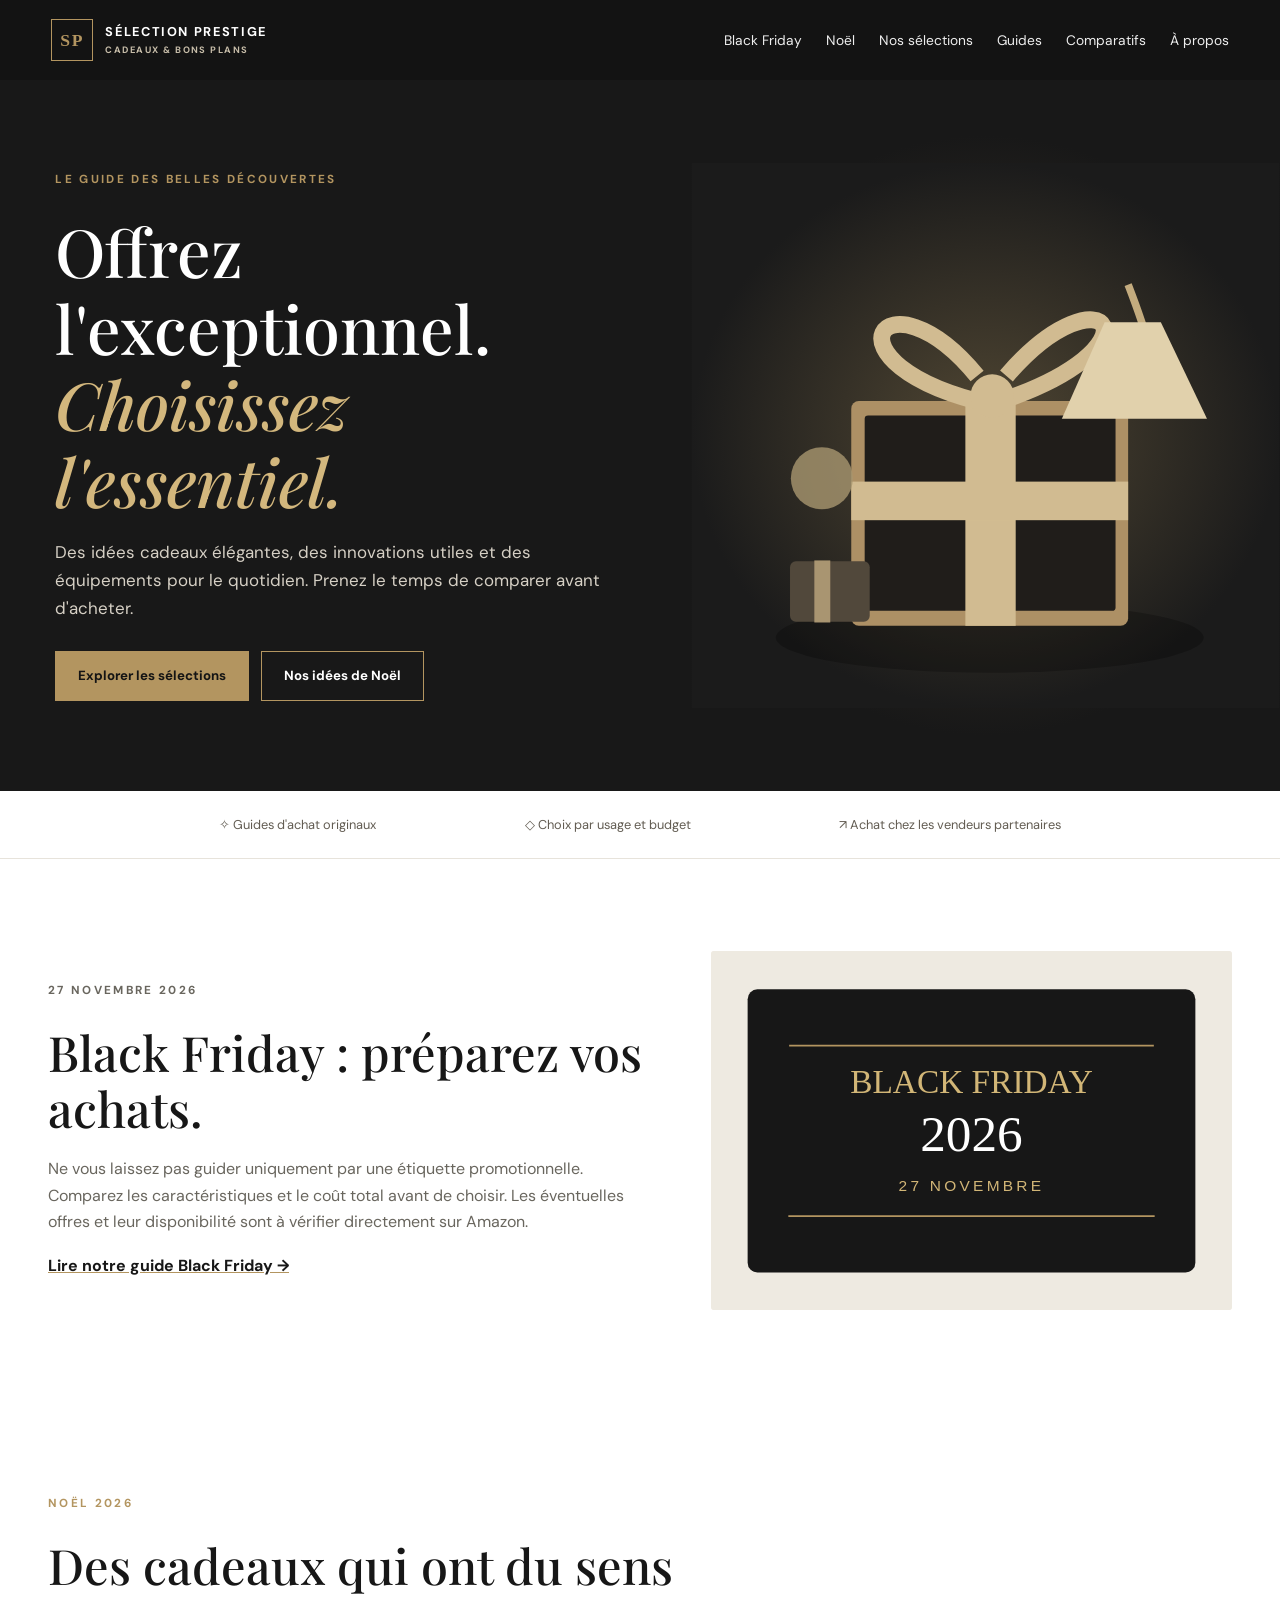
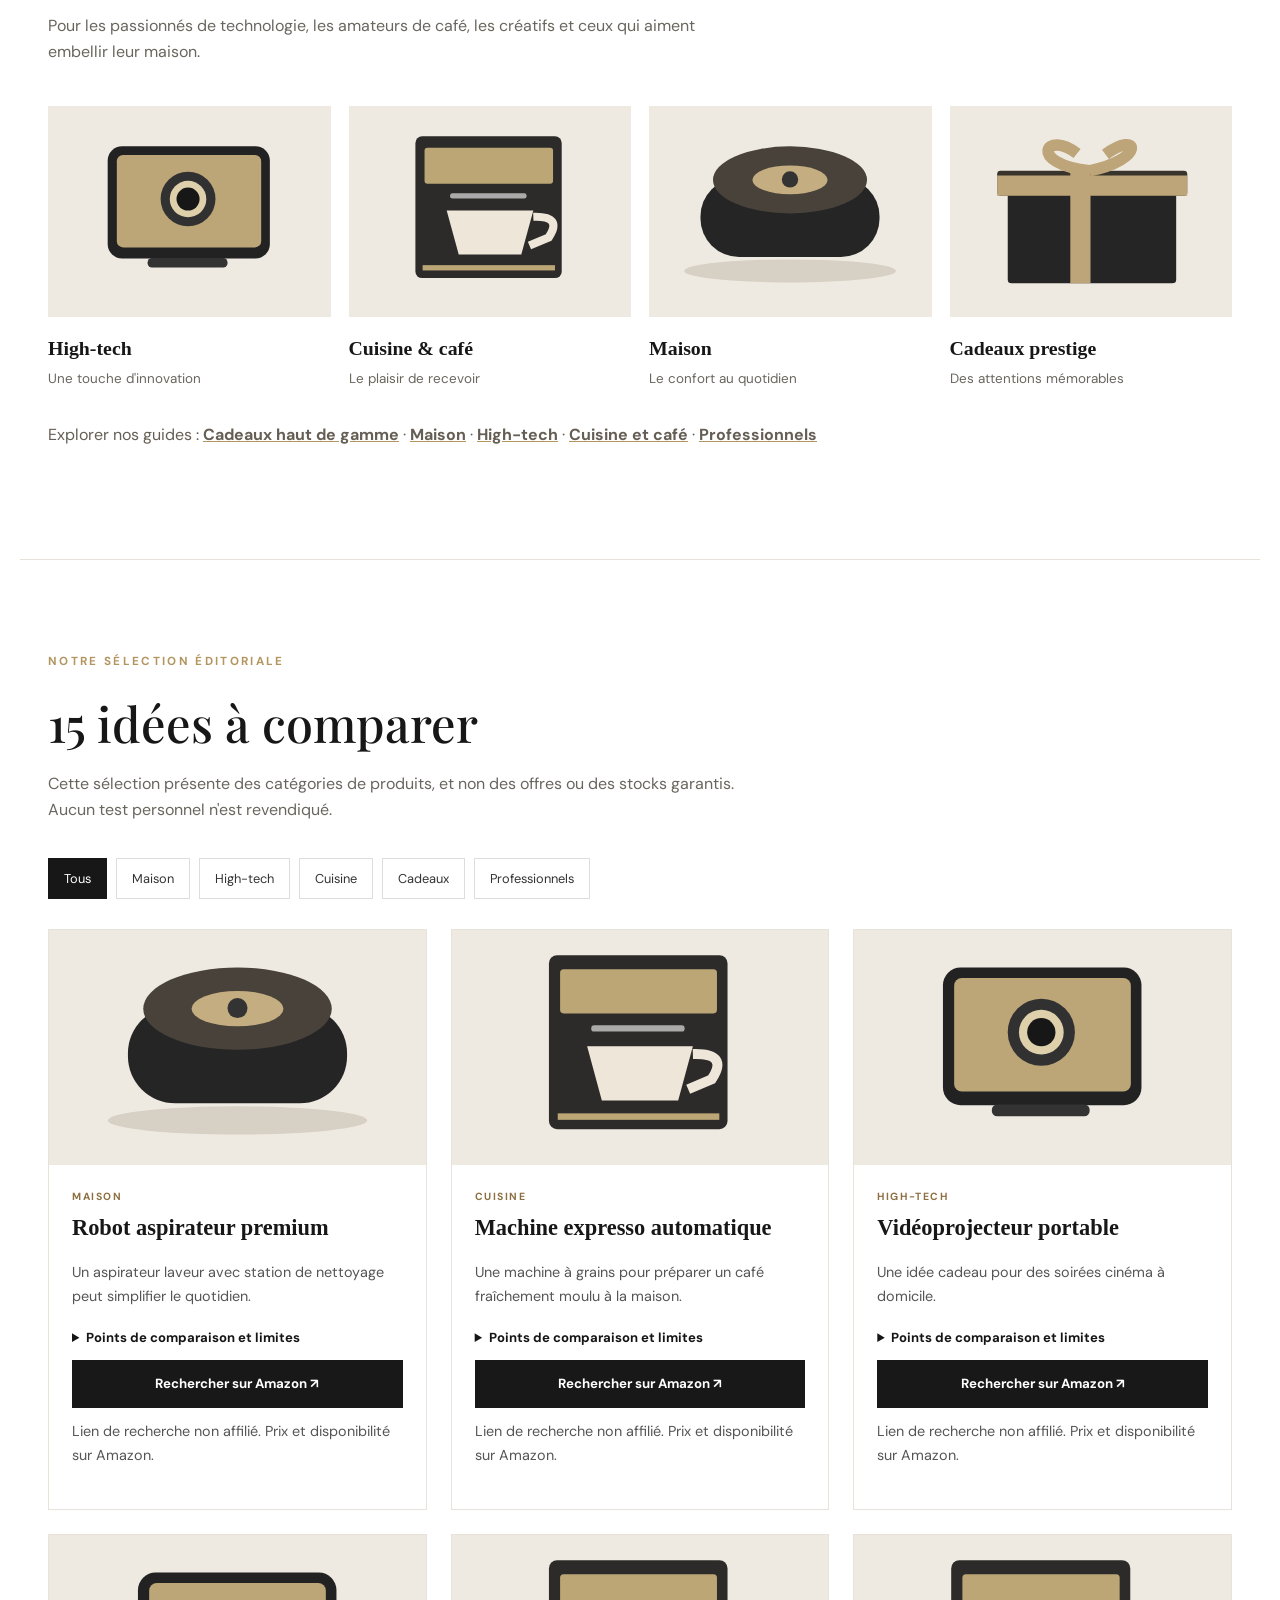
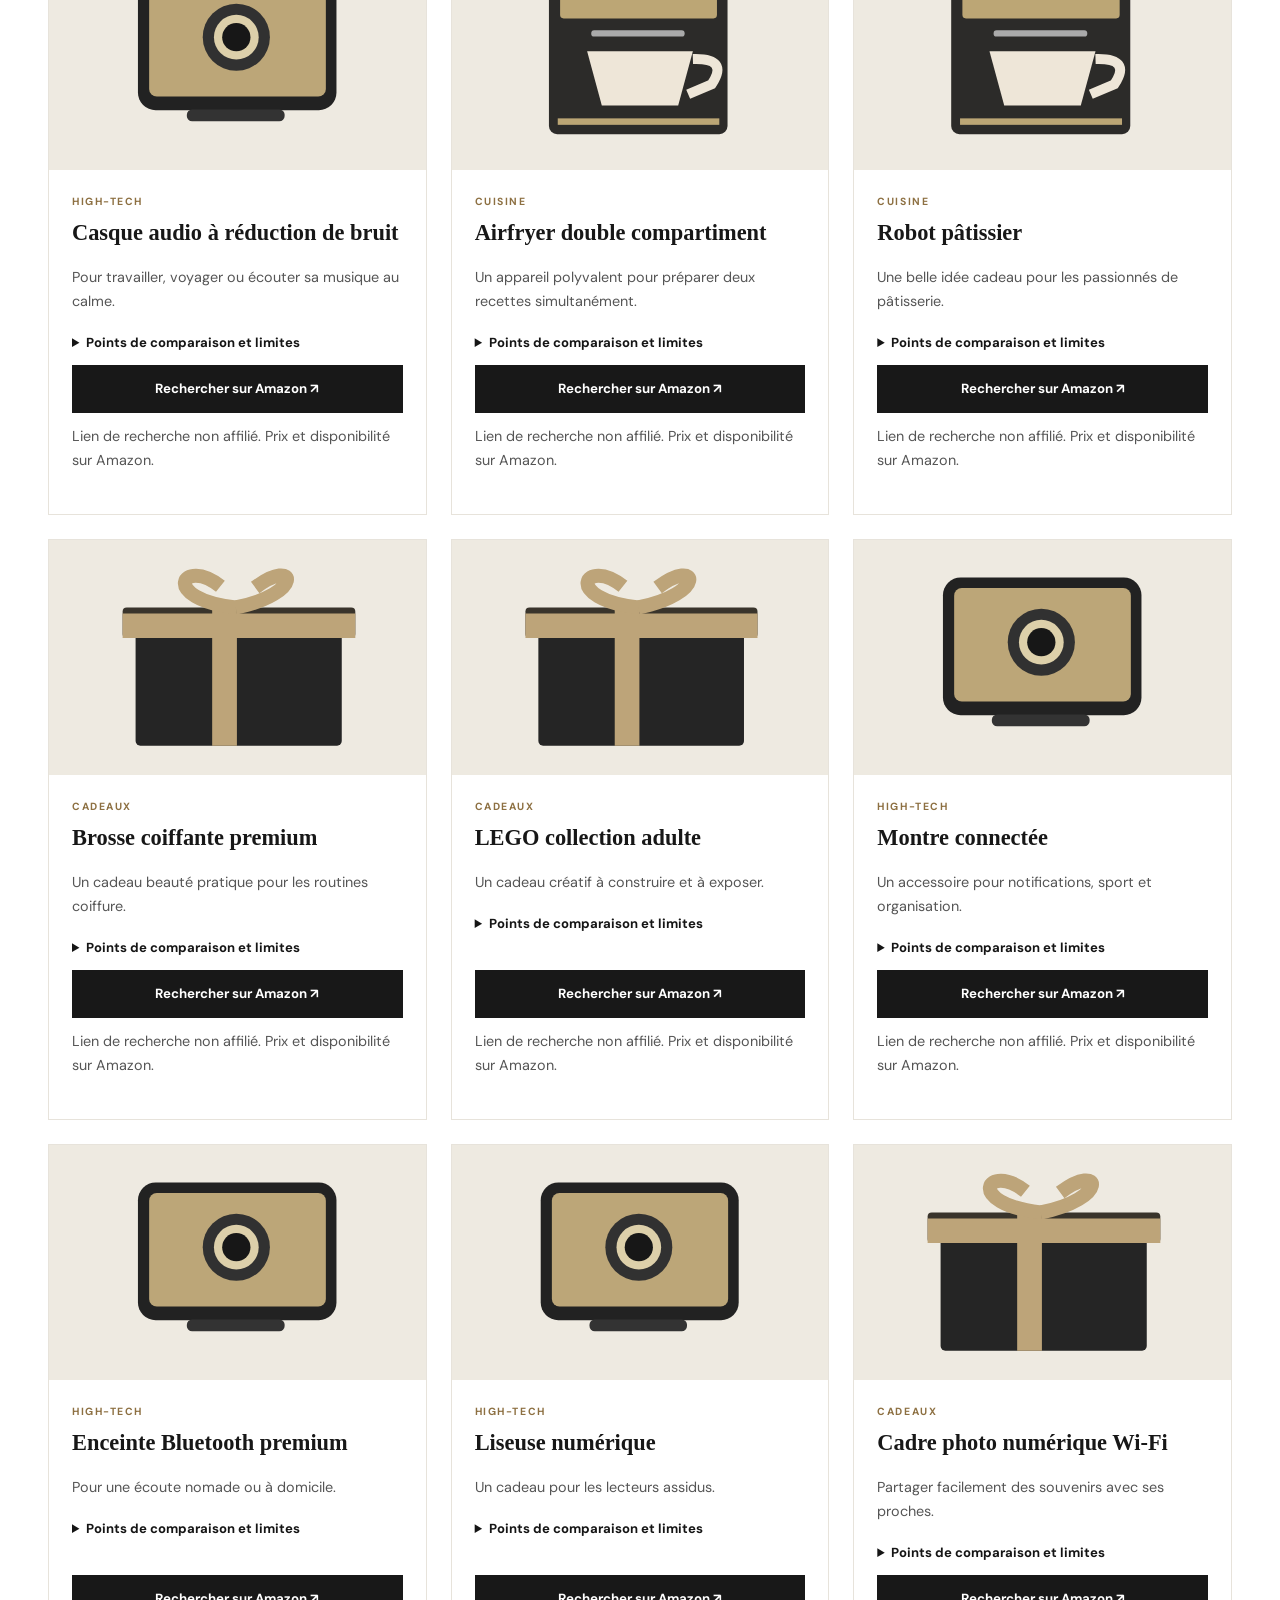
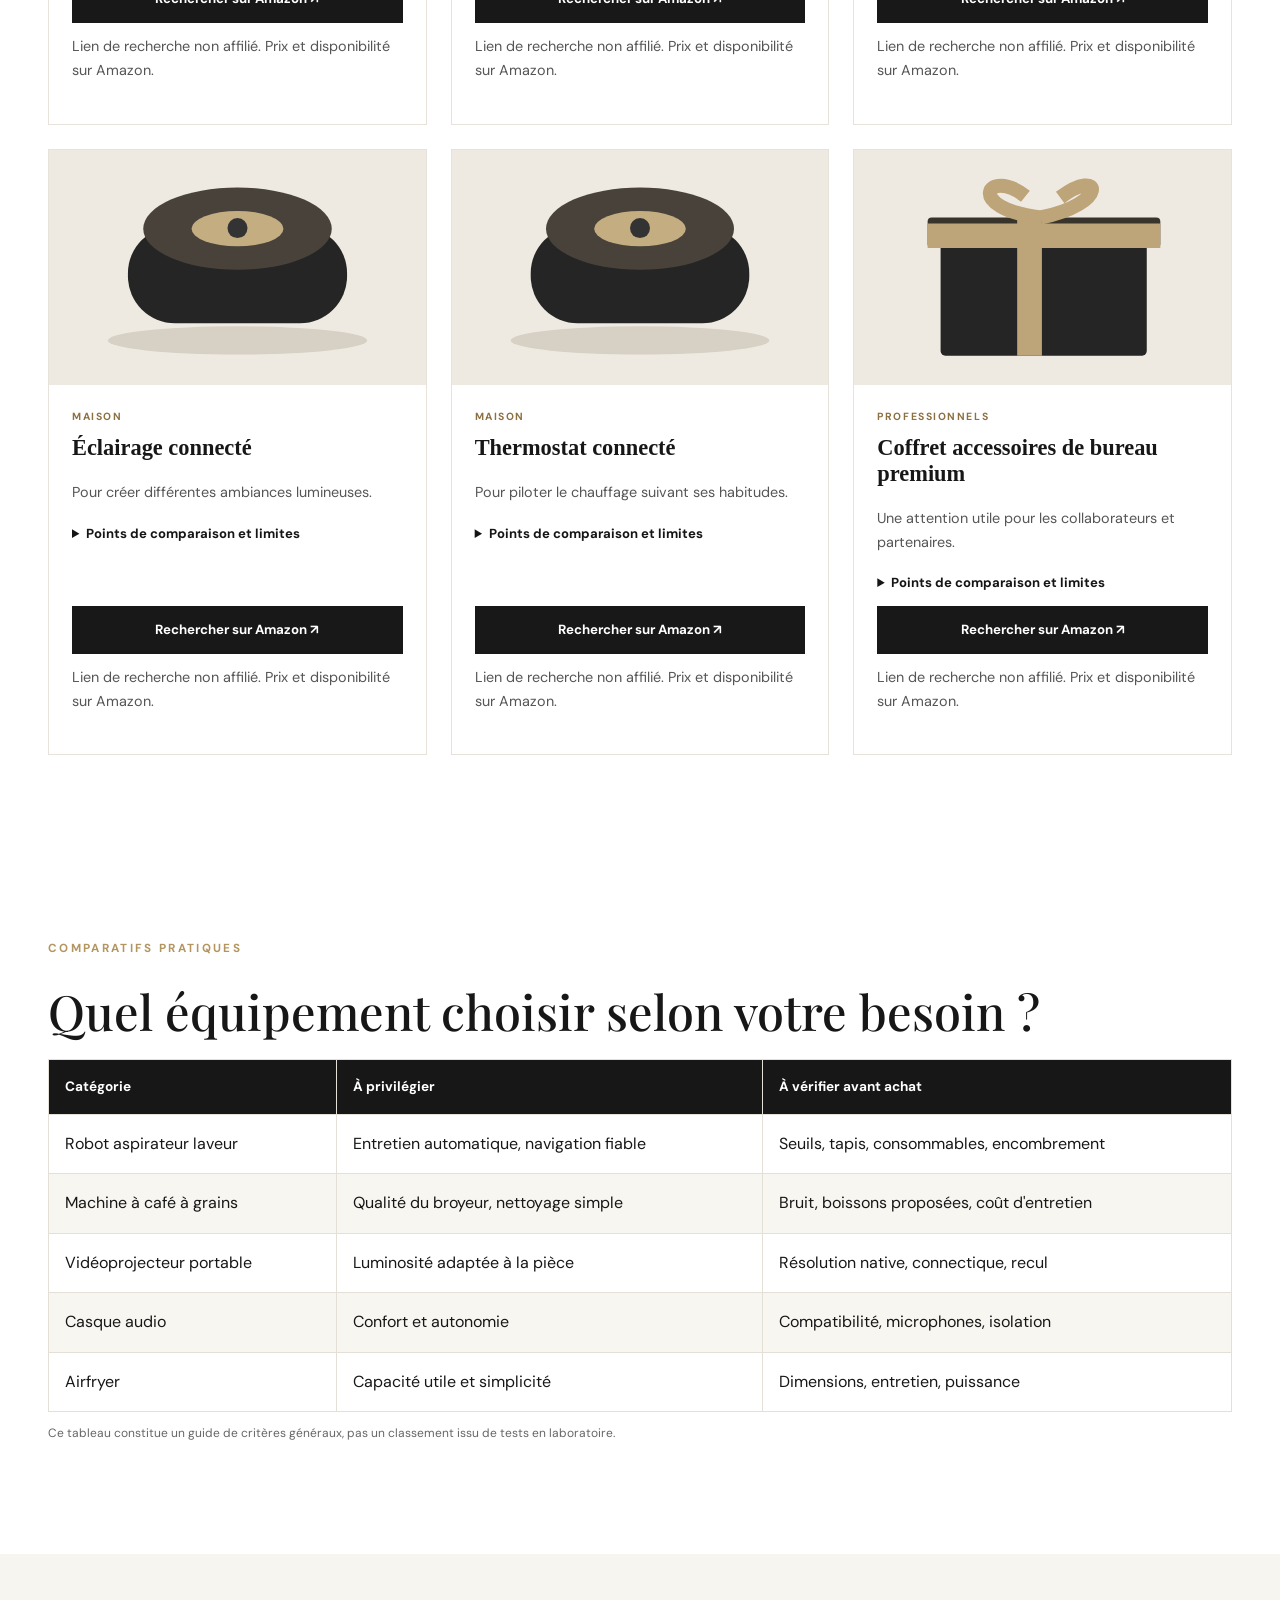
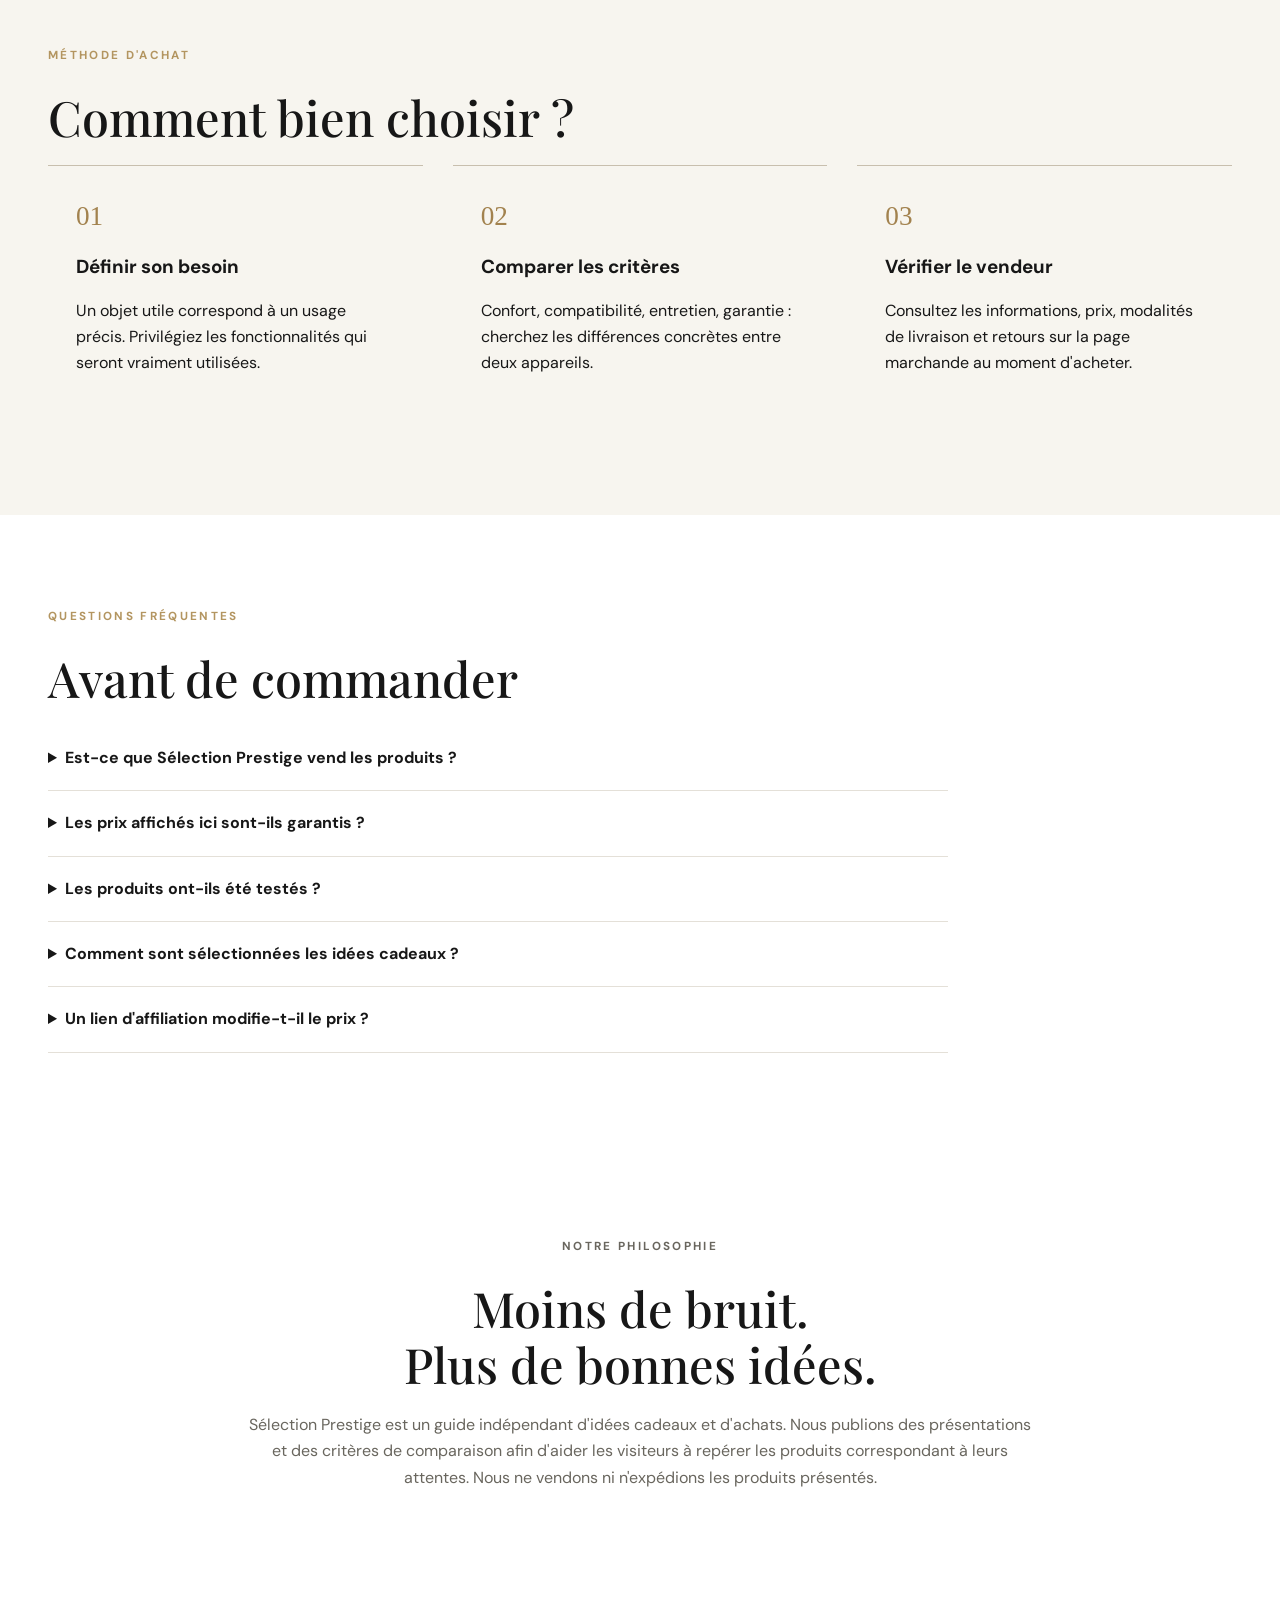
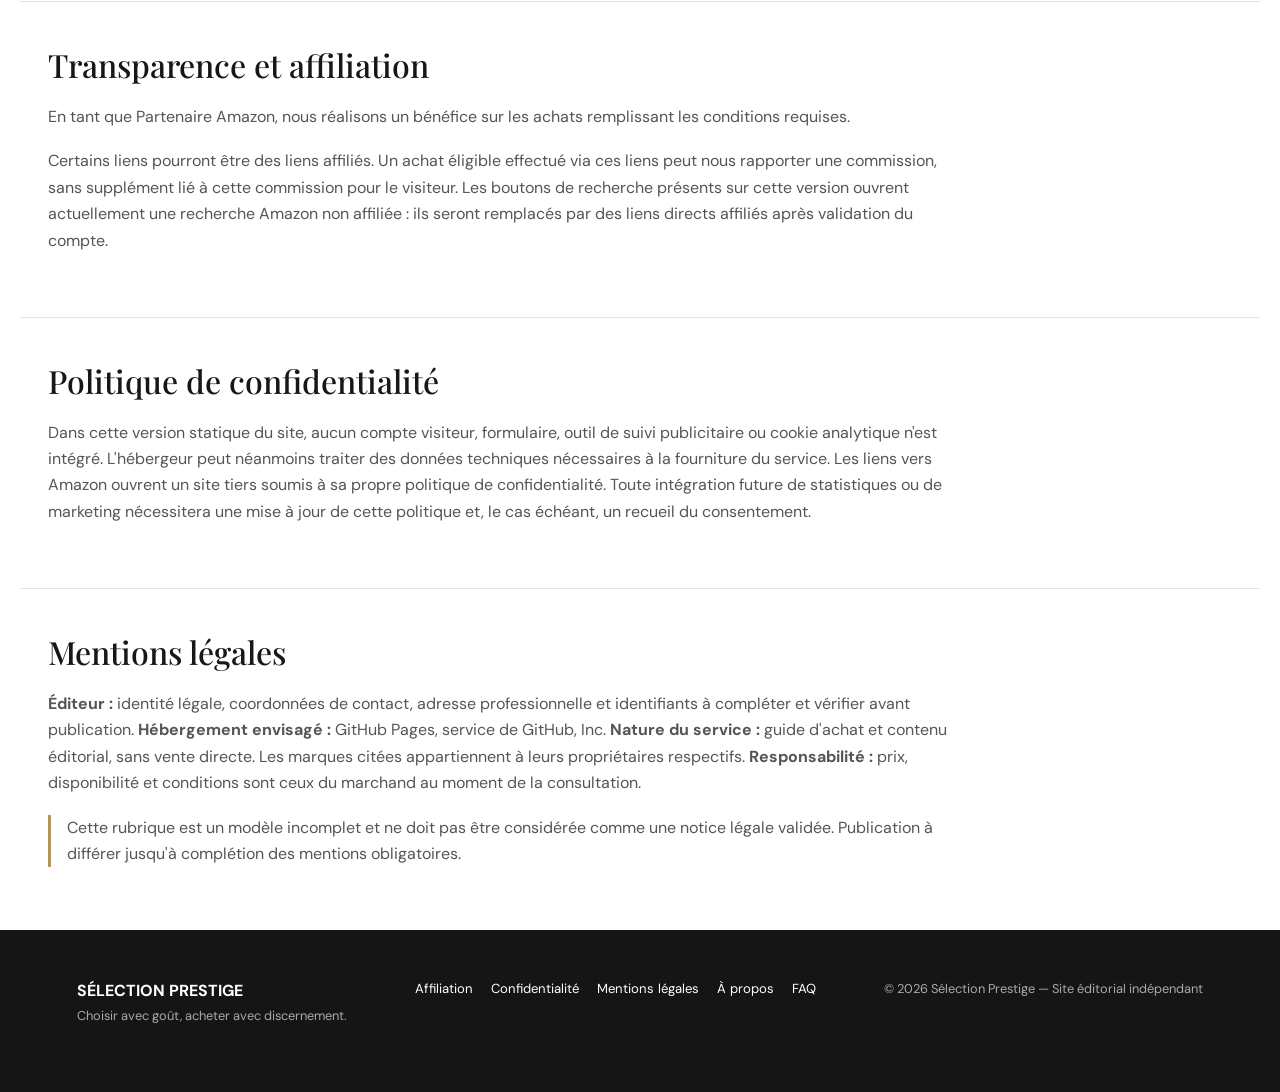
==== commit ee85c11b: "Ajouter sept guides commerciaux et sécuriser la prépublication" ====
--- a/index.html
+++ b/index.html
@@ -1,10 +1,10 @@
 <!doctype html>
 <html lang="fr"><head><meta charset="utf-8"><meta name="viewport" content="width=device-width,initial-scale=1"><meta name="theme-color" content="#141414"><title>Sélection Prestige | Cadeaux & Bons Plans 2026</title><meta name="description" content="Guides cadeaux Noël 2026, Black Friday, maison, high-tech et cuisine : des idées utiles et des comparatifs pour mieux choisir."><meta name="robots" content="index,follow"><link rel="canonical" href="https://benjaminborges20-cell.github.io/selection-prestige/"><link rel="icon" href="assets/favicon.svg" type="image/svg+xml"><link rel="stylesheet" href="styles.css"><script defer src="app.js"></script></head>
-<body><a class="skip" href="#main">Aller au contenu</a><header class="top"><a href="#accueil" class="brand"><span class="mark">SP</span><span>SÉLECTION PRESTIGE<small>CADEAUX & BONS PLANS</small></span></a><button id="menu" class="menu" aria-expanded="false" aria-controls="nav">☰ Menu</button><nav id="nav" aria-label="Navigation principale"><a href="#black-friday">Black Friday</a><a href="#noel">Noël</a><a href="#catalogue">Nos sélections</a><a href="#guides">Guides</a><a href="#comparatifs">Comparatifs</a><a href="#a-propos">À propos</a></nav></header><main id="main">
-<section id="accueil" class="hero"><div class="hero-text"><p class="eyebrow">Le guide des belles découvertes</p><h1>Offrez l'exceptionnel.<br><em>Choisissez l'essentiel.</em></h1><p>Des idées cadeaux élégantes, des innovations utiles et des équipements pour le quotidien. Prenez le temps de comparer avant d'acheter.</p><div class="actions"><a class="btn gold" href="#catalogue">Explorer les sélections</a><a class="btn outline" href="#noel">Nos idées de Noël</a></div></div><div class="hero-art"><img src="assets/hero.svg" alt="Composition illustrative de cadeaux, lampe et accessoires élégants"></div></section>
+<body><a class="skip" href="#main">Aller au contenu</a><header class="top"><a href="#accueil" class="brand"><span class="mark">SP</span><span>SÉLECTION PRESTIGE<small>CADEAUX & BONS PLANS</small></span></a><button id="menu" class="menu" aria-expanded="false" aria-controls="nav">☰ Menu</button><nav id="nav" aria-label="Navigation principale"><a href="black-friday-2026.html">Black Friday</a><a href="noel-2026.html">Noël</a><a href="#catalogue">Nos sélections</a><a href="#guides">Guides</a><a href="#comparatifs">Comparatifs</a><a href="#a-propos">À propos</a></nav></header><main id="main">
+<section id="accueil" class="hero"><div class="hero-text"><p class="eyebrow">Le guide des belles découvertes</p><h1>Offrez l'exceptionnel.<br><em>Choisissez l'essentiel.</em></h1><p>Des idées cadeaux élégantes, des innovations utiles et des équipements pour le quotidien. Prenez le temps de comparer avant d'acheter.</p><div class="actions"><a class="btn gold" href="#catalogue">Explorer les sélections</a><a class="btn outline" href="noel-2026.html">Nos idées de Noël</a></div></div><div class="hero-art"><img src="assets/hero.svg" alt="Composition illustrative de cadeaux, lampe et accessoires élégants"></div></section>
 <section class="trust" aria-label="Notre fonctionnement"><span>✧ Guides d'achat originaux</span><span>◇ Choix par usage et budget</span><span>↗ Achat chez les vendeurs partenaires</span></section>
-<section id="black-friday" class="section feature"><div><p class="eyebrow">27 novembre 2026</p><h2>Black Friday : préparez vos achats.</h2><p>Ne vous laissez pas guider uniquement par une étiquette promotionnelle. Comparez les caractéristiques et le coût total avant de choisir. Les éventuelles offres et leur disponibilité sont à vérifier directement sur Amazon.</p><a class="text-link" href="#catalogue">Voir les familles de produits à surveiller →</a></div><img src="assets/black-friday.svg" alt="Illustration Black Friday 2026 dans un style noir et or"></section>
-<section id="noel" class="section"><p class="eyebrow">Noël 2026</p><h2>Des cadeaux qui ont du sens</h2><p class="intro">Pour les passionnés de technologie, les amateurs de café, les créatifs et ceux qui aiment embellir leur maison.</p><div class="category-grid"><a href="#catalogue" data-filter-link="High-tech" class="category"><img src="assets/tech.svg" alt=""><strong>High-tech</strong><span>Une touche d'innovation</span></a><a href="#catalogue" data-filter-link="Cuisine" class="category"><img src="assets/coffee.svg" alt=""><strong>Cuisine & café</strong><span>Le plaisir de recevoir</span></a><a href="#catalogue" data-filter-link="Maison" class="category"><img src="assets/home.svg" alt=""><strong>Maison</strong><span>Le confort au quotidien</span></a><a href="#catalogue" data-filter-link="Cadeaux" class="category"><img src="assets/gift.svg" alt=""><strong>Cadeaux prestige</strong><span>Des attentions mémorables</span></a></div></section>
+<section id="black-friday" class="section feature"><div><p class="eyebrow">27 novembre 2026</p><h2>Black Friday : préparez vos achats.</h2><p>Ne vous laissez pas guider uniquement par une étiquette promotionnelle. Comparez les caractéristiques et le coût total avant de choisir. Les éventuelles offres et leur disponibilité sont à vérifier directement sur Amazon.</p><a class="text-link" href="black-friday-2026.html">Lire notre guide Black Friday →</a></div><img src="assets/black-friday.svg" alt="Illustration Black Friday 2026 dans un style noir et or"></section>
+<section id="noel" class="section"><p class="eyebrow">Noël 2026</p><h2>Des cadeaux qui ont du sens</h2><p class="intro">Pour les passionnés de technologie, les amateurs de café, les créatifs et ceux qui aiment embellir leur maison.</p><div class="category-grid"><a href="#catalogue" data-filter-link="High-tech" class="category"><img src="assets/tech.svg" alt=""><strong>High-tech</strong><span>Une touche d'innovation</span></a><a href="#catalogue" data-filter-link="Cuisine" class="category"><img src="assets/coffee.svg" alt=""><strong>Cuisine & café</strong><span>Le plaisir de recevoir</span></a><a href="#catalogue" data-filter-link="Maison" class="category"><img src="assets/home.svg" alt=""><strong>Maison</strong><span>Le confort au quotidien</span></a><a href="#catalogue" data-filter-link="Cadeaux" class="category"><img src="assets/gift.svg" alt=""><strong>Cadeaux prestige</strong><span>Des attentions mémorables</span></a></div><p class="category-guides">Explorer nos guides : <a href="cadeaux-haut-de-gamme.html">Cadeaux haut de gamme</a> · <a href="maison-electromenager.html">Maison</a> · <a href="high-tech.html">High-tech</a> · <a href="cuisine-cafe.html">Cuisine et café</a> · <a href="cadeaux-professionnels.html">Professionnels</a></p></section>
 <section id="catalogue" class="section catalog"><p class="eyebrow">Notre sélection éditoriale</p><h2>15 idées à comparer</h2><p class="intro">Cette sélection présente des catégories de produits, et non des offres ou des stocks garantis. Aucun test personnel n'est revendiqué.</p><div class="filter" aria-label="Filtrer les produits"><button class="active" data-filter="Tous" aria-pressed="true">Tous</button><button data-filter="Maison" aria-pressed="false">Maison</button><button data-filter="High-tech" aria-pressed="false">High-tech</button><button data-filter="Cuisine" aria-pressed="false">Cuisine</button><button data-filter="Cadeaux" aria-pressed="false">Cadeaux</button><button data-filter="Professionnels" aria-pressed="false">Professionnels</button></div><div id="products" class="product-grid" aria-live="polite"></div></section>
 <section id="comparatifs" class="section"><p class="eyebrow">Comparatifs pratiques</p><h2>Quel équipement choisir selon votre besoin ?</h2><div class="comparison-wrap"><table class="comparison"><thead><tr><th>Catégorie</th><th>À privilégier</th><th>À vérifier avant achat</th></tr></thead><tbody><tr><td>Robot aspirateur laveur</td><td>Entretien automatique, navigation fiable</td><td>Seuils, tapis, consommables, encombrement</td></tr><tr><td>Machine à café à grains</td><td>Qualité du broyeur, nettoyage simple</td><td>Bruit, boissons proposées, coût d'entretien</td></tr><tr><td>Vidéoprojecteur portable</td><td>Luminosité adaptée à la pièce</td><td>Résolution native, connectique, recul</td></tr><tr><td>Casque audio</td><td>Confort et autonomie</td><td>Compatibilité, microphones, isolation</td></tr><tr><td>Airfryer</td><td>Capacité utile et simplicité</td><td>Dimensions, entretien, puissance</td></tr></tbody></table></div><p class="disclaimer">Ce tableau constitue un guide de critères généraux, pas un classement issu de tests en laboratoire.</p></section>
 <section id="guides" class="section pale"><p class="eyebrow">Méthode d'achat</p><h2>Comment bien choisir ?</h2><div class="guide-grid"><article><span>01</span><h3>Définir son besoin</h3><p>Un objet utile correspond à un usage précis. Privilégiez les fonctionnalités qui seront vraiment utilisées.</p></article><article><span>02</span><h3>Comparer les critères</h3><p>Confort, compatibilité, entretien, garantie : cherchez les différences concrètes entre deux appareils.</p></article><article><span>03</span><h3>Vérifier le vendeur</h3><p>Consultez les informations, prix, modalités de livraison et retours sur la page marchande au moment d'acheter.</p></article></div></section>
--- a/styles.css
+++ b/styles.css
@@ -1 +1 @@
-@import url('https://fonts.googleapis.com/css2?family=DM+Sans:wght@400;500;600;700&family=Playfair+Display:ital,wght@0,500;0,600;1,500&display=swap');:root{--ink:#171717;--gold:#b39560;--ivory:#f7f5ef;--muted:#69665e;--line:#e7e3db}*{box-sizing:border-box}html{scroll-behavior:smooth}body{margin:0;font-family:"DM Sans",Arial,sans-serif;color:var(--ink);line-height:1.65;background:#fff}h1,h2,h3{line-height:1.15;margin:0 0 20px}h1,h2{font-family:"Playfair Display",Georgia,serif;font-weight:500}h1{font-size:clamp(2.8rem,5.2vw,5.6rem)}h2{font-size:clamp(2.1rem,3.8vw,3.8rem)}h3{font-size:1.18rem}p{margin:0 0 18px}a{color:inherit}a:hover{text-decoration-color:var(--gold)}.skip{position:absolute;top:-80px;background:white;padding:10px;z-index:12}.skip:focus{top:0}.top{background:#131313;color:white;display:flex;align-items:center;justify-content:space-between;padding:19px max(4%,calc((100vw - 1220px)/2));gap:20px;position:relative;z-index:5}.brand{display:flex;align-items:center;gap:12px;font-size:.8rem;line-height:1.3;letter-spacing:.13em;font-weight:700;text-decoration:none}.brand small{display:block;font-size:.58rem;letter-spacing:.16em;color:#c7bda9;margin-top:4px}.mark{display:grid;place-items:center;width:42px;height:42px;border:1px solid var(--gold);font-family:Georgia;font-size:1.1rem;color:var(--gold)}nav{display:flex;gap:24px;align-items:center}nav a{font-size:.86rem;text-decoration:none;color:#eee}.menu{display:none;background:transparent;color:white;border:1px solid #666;padding:8px}.hero{background:#181818;color:#fff;display:grid;grid-template-columns:1.08fr .92fr;min-height:560px;align-items:center;overflow:hidden}.hero-text{max-width:780px;padding:90px 8% 90px max(8%,calc((100vw - 1220px)/2))}.hero h1 em{color:#d3b77d;font-style:italic}.hero p:not(.eyebrow){color:#d6d0c5;max-width:580px;font-size:1.06rem}.hero-art{height:100%;display:flex;align-items:center;background:radial-gradient(circle,#3e362a 0,#181818 65%)}.hero-art img{width:100%;height:100%;max-height:600px;object-fit:contain}.eyebrow{font-size:.73rem;font-weight:700;letter-spacing:.2em;text-transform:uppercase;color:var(--gold);margin-bottom:24px}.actions{display:flex;gap:12px;flex-wrap:wrap;margin-top:28px}.btn{display:inline-block;text-decoration:none;font-weight:700;padding:13px 22px;font-size:.83rem;border:1px solid var(--gold);transition:transform .2s}.btn:hover{transform:translateY(-2px)}.gold{background:var(--gold);color:#141414}.outline{color:#fff}.trust{padding:23px 7%;display:flex;justify-content:space-evenly;flex-wrap:wrap;gap:20px;border-bottom:1px solid var(--line);font-size:.8rem;color:#625c52}.section{max-width:1240px;margin:auto;padding:92px 28px}.section .intro{max-width:690px;color:var(--muted)}.feature{display:grid;grid-template-columns:1fr .85fr;gap:50px;align-items:center}.feature p{max-width:630px;color:var(--muted)}.feature img{width:100%;border-radius:3px;background:var(--ivory)}.text-link{font-weight:700;text-decoration-color:var(--gold)}.category-grid{display:grid;grid-template-columns:repeat(4,1fr);gap:18px;margin-top:40px}.category{text-decoration:none;display:flex;flex-direction:column;gap:3px}.category img{width:100%;aspect-ratio:4/3;object-fit:cover;background:#f2eee7;margin-bottom:12px}.category strong{font-family:Georgia,serif;font-size:1.24rem}.category span{color:var(--muted);font-size:.84rem}.catalog{border-top:1px solid var(--line)}.filter{display:flex;gap:9px;flex-wrap:wrap;margin:34px 0 30px}.filter button{border:1px solid #ddd;background:#fff;color:#333;padding:9px 15px;cursor:pointer;font:inherit;font-size:.8rem}.filter button.active,.filter button:hover{background:#171717;color:#fff;border-color:#171717}.product-grid{display:grid;grid-template-columns:repeat(3,minmax(0,1fr));gap:24px}.product{border:1px solid var(--line);display:flex;flex-direction:column;background:white}.product img{width:100%;aspect-ratio:16/10;object-fit:cover;background:var(--ivory)}.product-content{padding:23px;flex:1;display:flex;flex-direction:column}.product .tag{font-size:.65rem;letter-spacing:.15em;color:#8d7042;text-transform:uppercase;font-weight:700;margin-bottom:10px}.product h3{font-family:Georgia,serif;font-size:1.4rem}.product p{color:#555;font-size:.9rem}.product details{font-size:.82rem;margin:0 0 12px;color:#555}.product summary{color:#151515;cursor:pointer;font-weight:700}.product .btn{margin-top:auto;text-align:center;background:#181818;color:white;border:0}.disclaimer{font-size:.75rem;color:#666;margin-top:12px}.pale{max-width:none;background:var(--ivory);padding-left:max(28px,calc((100vw - 1184px)/2));padding-right:max(28px,calc((100vw - 1184px)/2))}.guide-grid{display:grid;grid-template-columns:repeat(3,1fr);gap:30px}.guide-grid article{padding:28px;border-top:1px solid #c8bfae}.guide-grid span{color:#a2824e;font-family:Georgia;font-size:1.7rem}.guide-grid h3{margin-top:17px}.about{max-width:850px;text-align:center}.about p{color:var(--muted)}.fine{border-top:1px solid var(--line);padding-top:45px;padding-bottom:45px}.fine h2{font-size:2rem}.fine p{max-width:900px;color:#555}.notice{border-left:3px solid var(--gold);padding-left:16px}footer{background:#151515;color:white;padding:48px max(6%,calc((100vw - 1180px)/2));display:flex;flex-wrap:wrap;gap:24px;justify-content:space-between}footer p,footer small{color:#aaa;font-size:.8rem}footer .footer-links{display:flex;flex-wrap:wrap;gap:18px;font-size:.82rem}footer a{text-decoration:none}@media(max-width:900px){nav{gap:12px}nav a{font-size:.74rem}.hero{grid-template-columns:1fr 1fr}.hero-text{padding:60px 30px}.category-grid{grid-template-columns:repeat(2,1fr)}.product-grid{grid-template-columns:repeat(2,1fr)}}@media(max-width:650px){.top{padding:16px 20px;flex-wrap:wrap}.menu{display:block}nav{display:none;width:100%;flex-direction:column;align-items:flex-start;padding:18px 0}nav.open{display:flex}nav a{font-size:1rem}.hero{grid-template-columns:1fr}.hero-text{padding:70px 25px 26px}.hero-art{height:280px}.section{padding:60px 20px}.feature{grid-template-columns:1fr}.product-grid{grid-template-columns:1fr}.category-grid{gap:14px}.guide-grid{grid-template-columns:1fr;gap:0}.trust{justify-content:flex-start;padding:19px 24px}footer{padding:40px 20px}}@media(prefers-reduced-motion:reduce){html{scroll-behavior:auto}.btn{transition:none}}.comparison-wrap{overflow-x:auto}.comparison{border-collapse:collapse;width:100%;min-width:560px;text-align:left}.comparison th{background:#171717;color:white;font-size:.85rem}.comparison td,.comparison th{padding:16px;border:1px solid #e4e0d8;vertical-align:top}.comparison tr:nth-child(even){background:#f8f6f1}.faq{max-width:900px}.faq details{border-bottom:1px solid #e4e0d8;padding:19px 0}.faq summary{cursor:pointer;font-weight:700}.faq details p{color:#5d5a54;margin:12px 0 0}+@import url('https://fonts.googleapis.com/css2?family=DM+Sans:wght@400;500;600;700&family=Playfair+Display:ital,wght@0,500;0,600;1,500&display=swap');:root{--ink:#171717;--gold:#b39560;--ivory:#f7f5ef;--muted:#69665e;--line:#e7e3db}*{box-sizing:border-box}html{scroll-behavior:smooth}body{margin:0;font-family:"DM Sans",Arial,sans-serif;color:var(--ink);line-height:1.65;background:#fff}h1,h2,h3{line-height:1.15;margin:0 0 20px}h1,h2{font-family:"Playfair Display",Georgia,serif;font-weight:500}h1{font-size:clamp(2.8rem,5.2vw,5.6rem)}h2{font-size:clamp(2.1rem,3.8vw,3.8rem)}h3{font-size:1.18rem}p{margin:0 0 18px}a{color:inherit}a:hover{text-decoration-color:var(--gold)}.skip{position:absolute;top:-80px;background:white;padding:10px;z-index:12}.skip:focus{top:0}.top{background:#131313;color:white;display:flex;align-items:center;justify-content:space-between;padding:19px max(4%,calc((100vw - 1220px)/2));gap:20px;position:relative;z-index:5}.brand{display:flex;align-items:center;gap:12px;font-size:.8rem;line-height:1.3;letter-spacing:.13em;font-weight:700;text-decoration:none}.brand small{display:block;font-size:.58rem;letter-spacing:.16em;color:#c7bda9;margin-top:4px}.mark{display:grid;place-items:center;width:42px;height:42px;border:1px solid var(--gold);font-family:Georgia;font-size:1.1rem;color:var(--gold)}nav{display:flex;gap:24px;align-items:center}nav a{font-size:.86rem;text-decoration:none;color:#eee}.menu{display:none;background:transparent;color:white;border:1px solid #666;padding:8px}.hero{background:#181818;color:#fff;display:grid;grid-template-columns:1.08fr .92fr;min-height:560px;align-items:center;overflow:hidden}.hero-text{max-width:780px;padding:90px 8% 90px max(8%,calc((100vw - 1220px)/2))}.hero h1 em{color:#d3b77d;font-style:italic}.hero p:not(.eyebrow){color:#d6d0c5;max-width:580px;font-size:1.06rem}.hero-art{height:100%;display:flex;align-items:center;background:radial-gradient(circle,#3e362a 0,#181818 65%)}.hero-art img{width:100%;height:100%;max-height:600px;object-fit:contain}.eyebrow{font-size:.73rem;font-weight:700;letter-spacing:.2em;text-transform:uppercase;color:var(--gold);margin-bottom:24px}.actions{display:flex;gap:12px;flex-wrap:wrap;margin-top:28px}.btn{display:inline-block;text-decoration:none;font-weight:700;padding:13px 22px;font-size:.83rem;border:1px solid var(--gold);transition:transform .2s}.btn:hover{transform:translateY(-2px)}.gold{background:var(--gold);color:#141414}.outline{color:#fff}.trust{padding:23px 7%;display:flex;justify-content:space-evenly;flex-wrap:wrap;gap:20px;border-bottom:1px solid var(--line);font-size:.8rem;color:#625c52}.section{max-width:1240px;margin:auto;padding:92px 28px}.section .intro{max-width:690px;color:var(--muted)}.feature{display:grid;grid-template-columns:1fr .85fr;gap:50px;align-items:center}.feature p{max-width:630px;color:var(--muted)}.feature img{width:100%;border-radius:3px;background:var(--ivory)}.text-link{font-weight:700;text-decoration-color:var(--gold)}.category-grid{display:grid;grid-template-columns:repeat(4,1fr);gap:18px;margin-top:40px}.category{text-decoration:none;display:flex;flex-direction:column;gap:3px}.category img{width:100%;aspect-ratio:4/3;object-fit:cover;background:#f2eee7;margin-bottom:12px}.category strong{font-family:Georgia,serif;font-size:1.24rem}.category span{color:var(--muted);font-size:.84rem}.catalog{border-top:1px solid var(--line)}.filter{display:flex;gap:9px;flex-wrap:wrap;margin:34px 0 30px}.filter button{border:1px solid #ddd;background:#fff;color:#333;padding:9px 15px;cursor:pointer;font:inherit;font-size:.8rem}.filter button.active,.filter button:hover{background:#171717;color:#fff;border-color:#171717}.product-grid{display:grid;grid-template-columns:repeat(3,minmax(0,1fr));gap:24px}.product{border:1px solid var(--line);display:flex;flex-direction:column;background:white}.product img{width:100%;aspect-ratio:16/10;object-fit:cover;background:var(--ivory)}.product-content{padding:23px;flex:1;display:flex;flex-direction:column}.product .tag{font-size:.65rem;letter-spacing:.15em;color:#8d7042;text-transform:uppercase;font-weight:700;margin-bottom:10px}.product h3{font-family:Georgia,serif;font-size:1.4rem}.product p{color:#555;font-size:.9rem}.product details{font-size:.82rem;margin:0 0 12px;color:#555}.product summary{color:#151515;cursor:pointer;font-weight:700}.product .btn{margin-top:auto;text-align:center;background:#181818;color:white;border:0}.disclaimer{font-size:.75rem;color:#666;margin-top:12px}.pale{max-width:none;background:var(--ivory);padding-left:max(28px,calc((100vw - 1184px)/2));padding-right:max(28px,calc((100vw - 1184px)/2))}.guide-grid{display:grid;grid-template-columns:repeat(3,1fr);gap:30px}.guide-grid article{padding:28px;border-top:1px solid #c8bfae}.guide-grid span{color:#a2824e;font-family:Georgia;font-size:1.7rem}.guide-grid h3{margin-top:17px}.about{max-width:850px;text-align:center}.about p{color:var(--muted)}.fine{border-top:1px solid var(--line);padding-top:45px;padding-bottom:45px}.fine h2{font-size:2rem}.fine p{max-width:900px;color:#555}.notice{border-left:3px solid var(--gold);padding-left:16px}footer{background:#151515;color:white;padding:48px max(6%,calc((100vw - 1180px)/2));display:flex;flex-wrap:wrap;gap:24px;justify-content:space-between}footer p,footer small{color:#aaa;font-size:.8rem}footer .footer-links{display:flex;flex-wrap:wrap;gap:18px;font-size:.82rem}footer a{text-decoration:none}@media(max-width:900px){nav{gap:12px}nav a{font-size:.74rem}.hero{grid-template-columns:1fr 1fr}.hero-text{padding:60px 30px}.category-grid{grid-template-columns:repeat(2,1fr)}.product-grid{grid-template-columns:repeat(2,1fr)}}@media(max-width:650px){.top{padding:16px 20px;flex-wrap:wrap}.menu{display:block}nav{display:none;width:100%;flex-direction:column;align-items:flex-start;padding:18px 0}nav.open{display:flex}nav a{font-size:1rem}.hero{grid-template-columns:1fr}.hero-text{padding:70px 25px 26px}.hero-art{height:280px}.section{padding:60px 20px}.feature{grid-template-columns:1fr}.product-grid{grid-template-columns:1fr}.category-grid{gap:14px}.guide-grid{grid-template-columns:1fr;gap:0}.trust{justify-content:flex-start;padding:19px 24px}footer{padding:40px 20px}}@media(prefers-reduced-motion:reduce){html{scroll-behavior:auto}.btn{transition:none}}.comparison-wrap{overflow-x:auto}.comparison{border-collapse:collapse;width:100%;min-width:560px;text-align:left}.comparison th{background:#171717;color:white;font-size:.85rem}.comparison td,.comparison th{padding:16px;border:1px solid #e4e0d8;vertical-align:top}.comparison tr:nth-child(even){background:#f8f6f1}.faq{max-width:900px}.faq details{border-bottom:1px solid #e4e0d8;padding:19px 0}.faq summary{cursor:pointer;font-weight:700}.faq details p{color:#5d5a54;margin:12px 0 0}.back-home{color:#e9d4a8;text-decoration:none}.editorial-hero{background:#191919;color:#fff;padding:95px max(24px,calc((100vw - 1100px)/2))}.editorial-hero h1{max-width:1000px}.editorial-hero>p:not(.eyebrow){color:#e0d9cd;max-width:740px;font-size:1.1rem}.editorial-hero .btn{margin-top:15px}.editorial-grid{display:grid;grid-template-columns:repeat(2,minmax(0,1fr));gap:22px}.editorial-card{border:1px solid #e4e0d8;padding:30px;background:#faf9f6}.editorial-card h2{font-size:1.55rem}.editorial-card p{color:#625d55}.category-guides{margin-top:32px;color:#655e54}.category-guides a{font-weight:700;text-decoration-color:#b39560}@media(max-width:650px){.editorial-hero{padding:60px 20px}.editorial-grid{grid-template-columns:1fr}.editorial-card{padding:23px}}
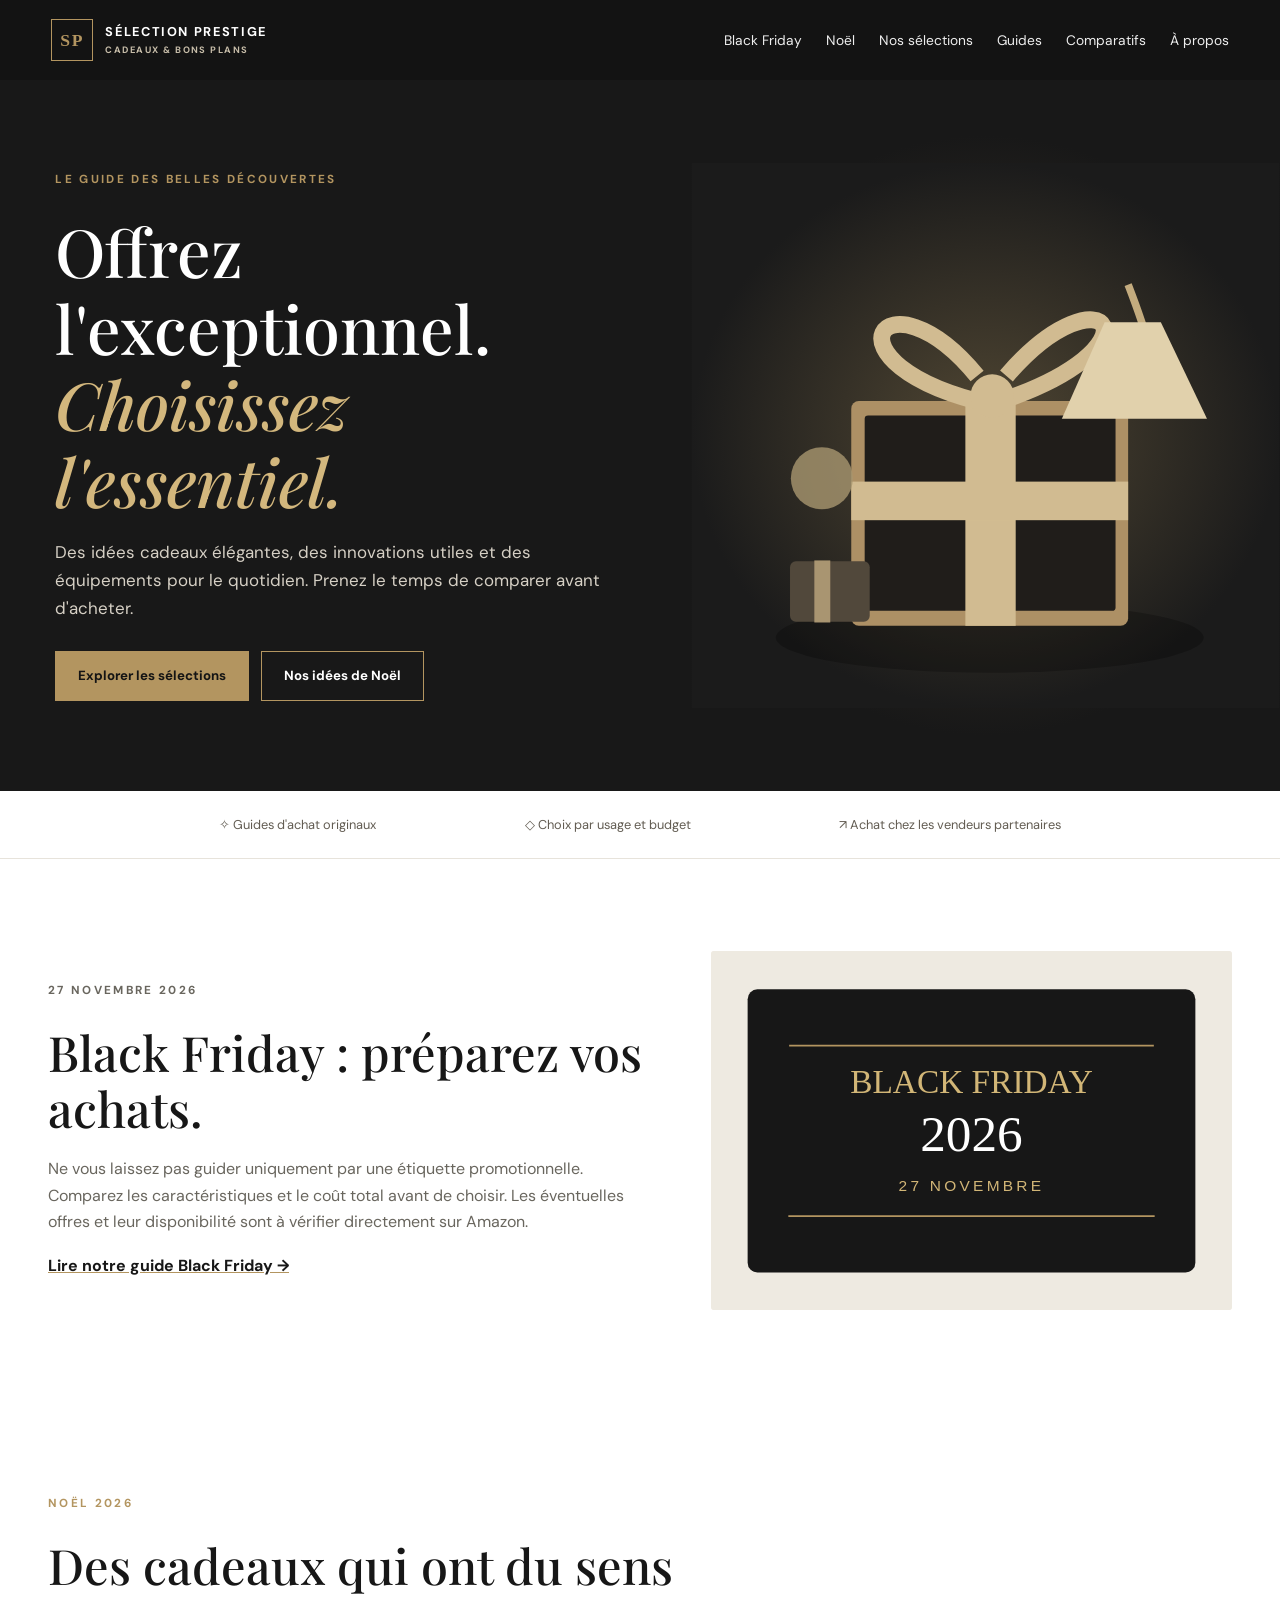
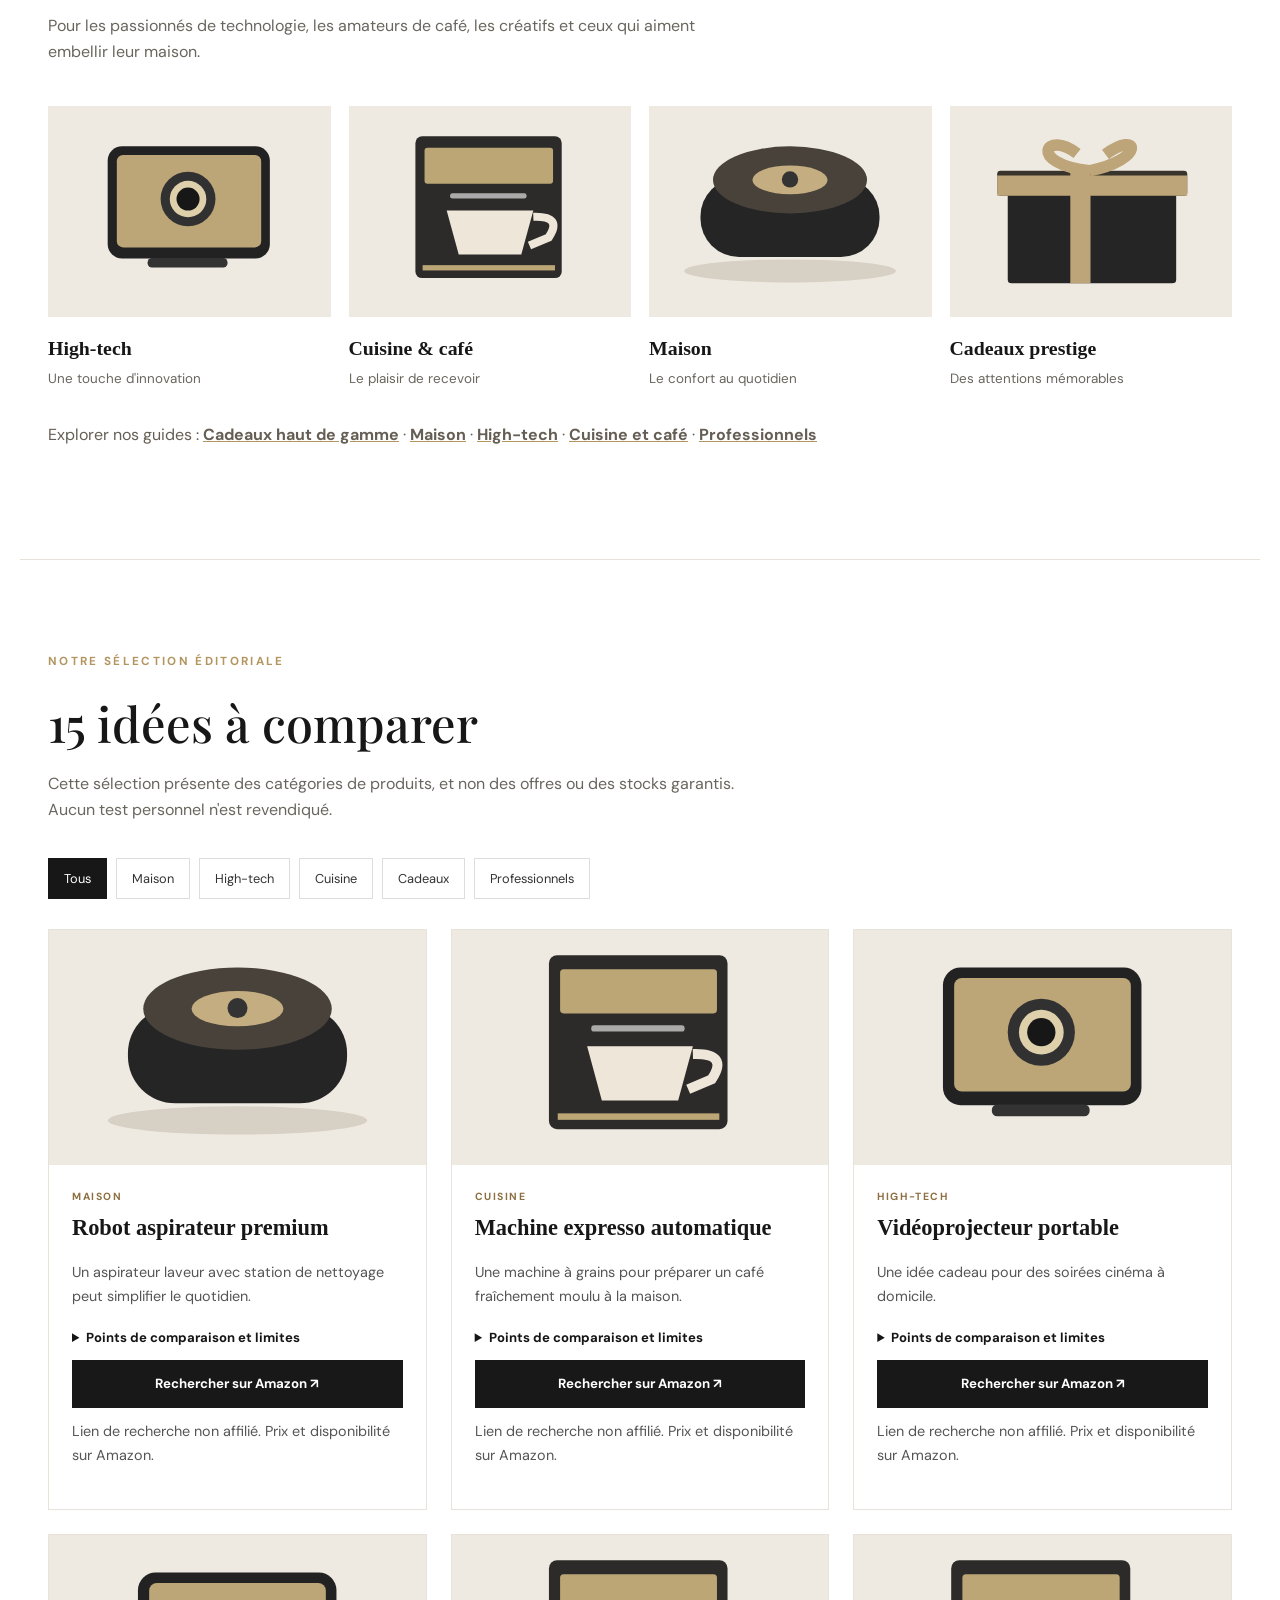
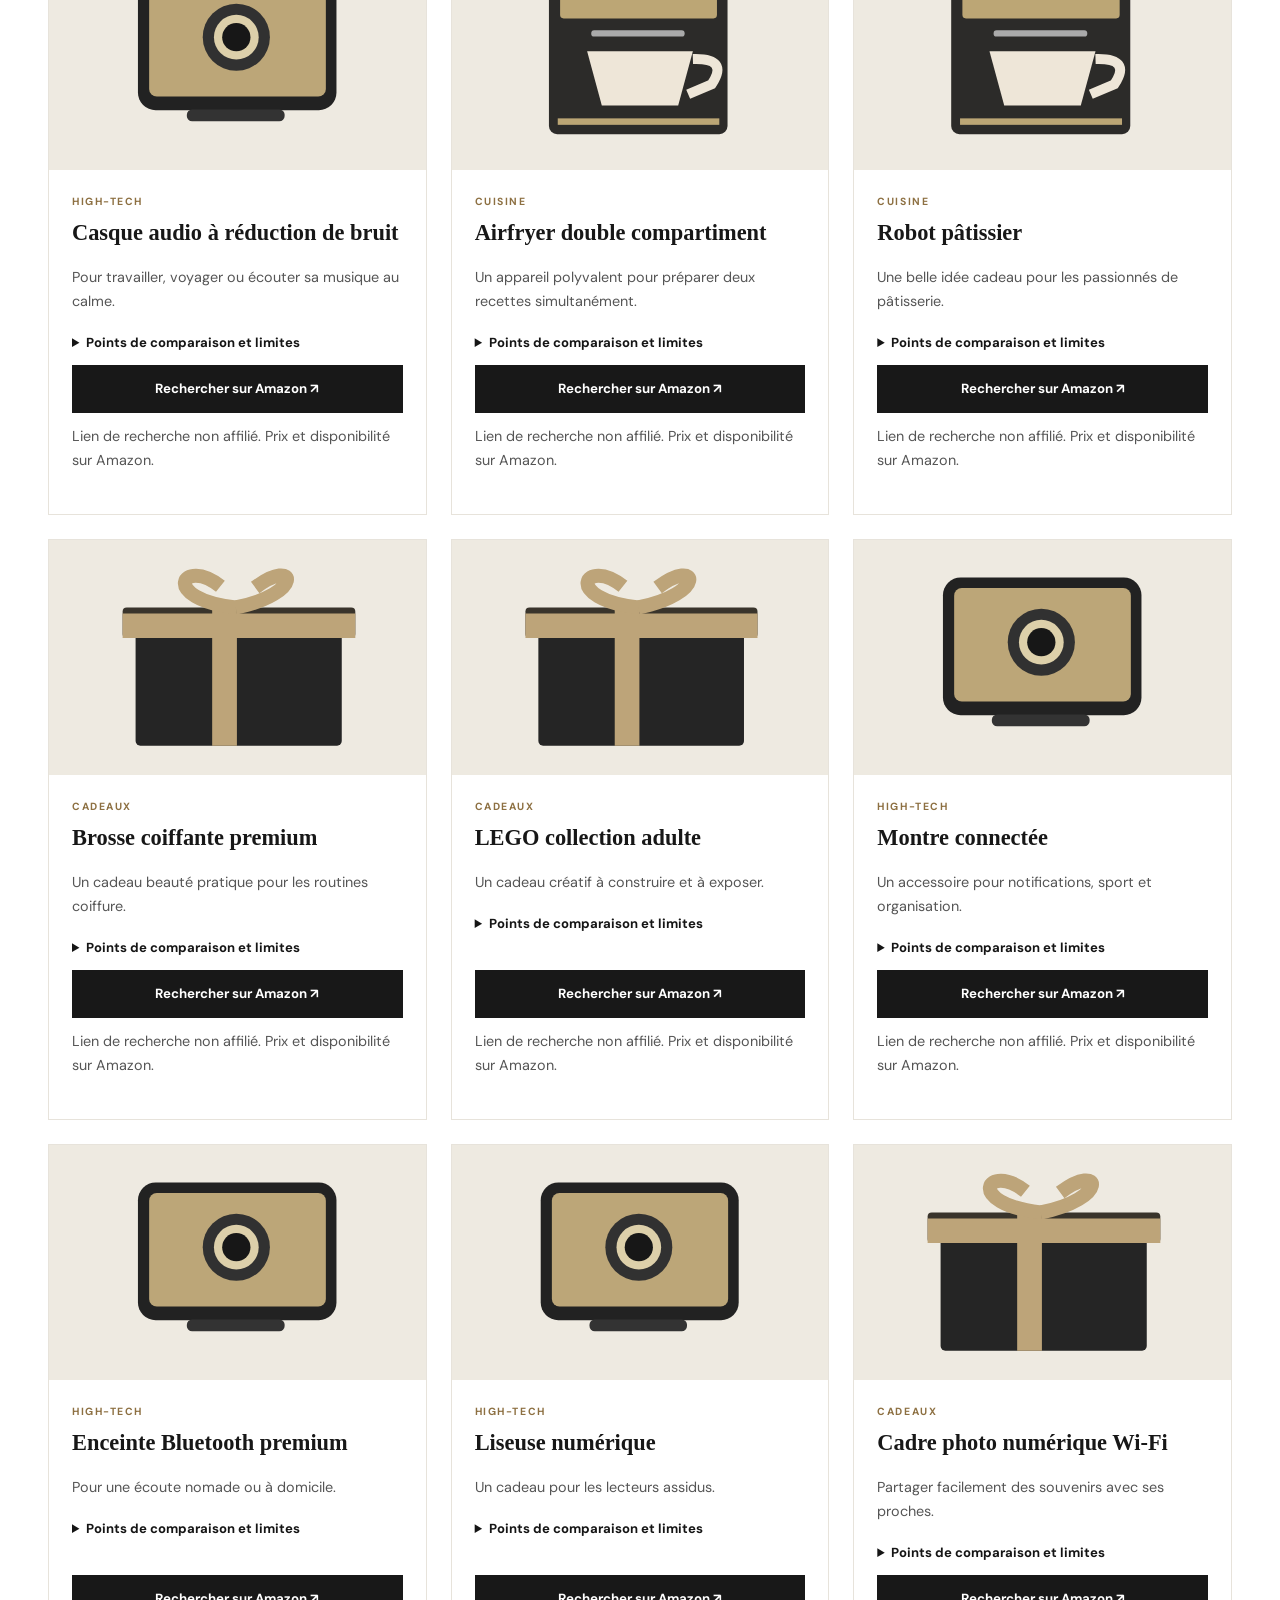
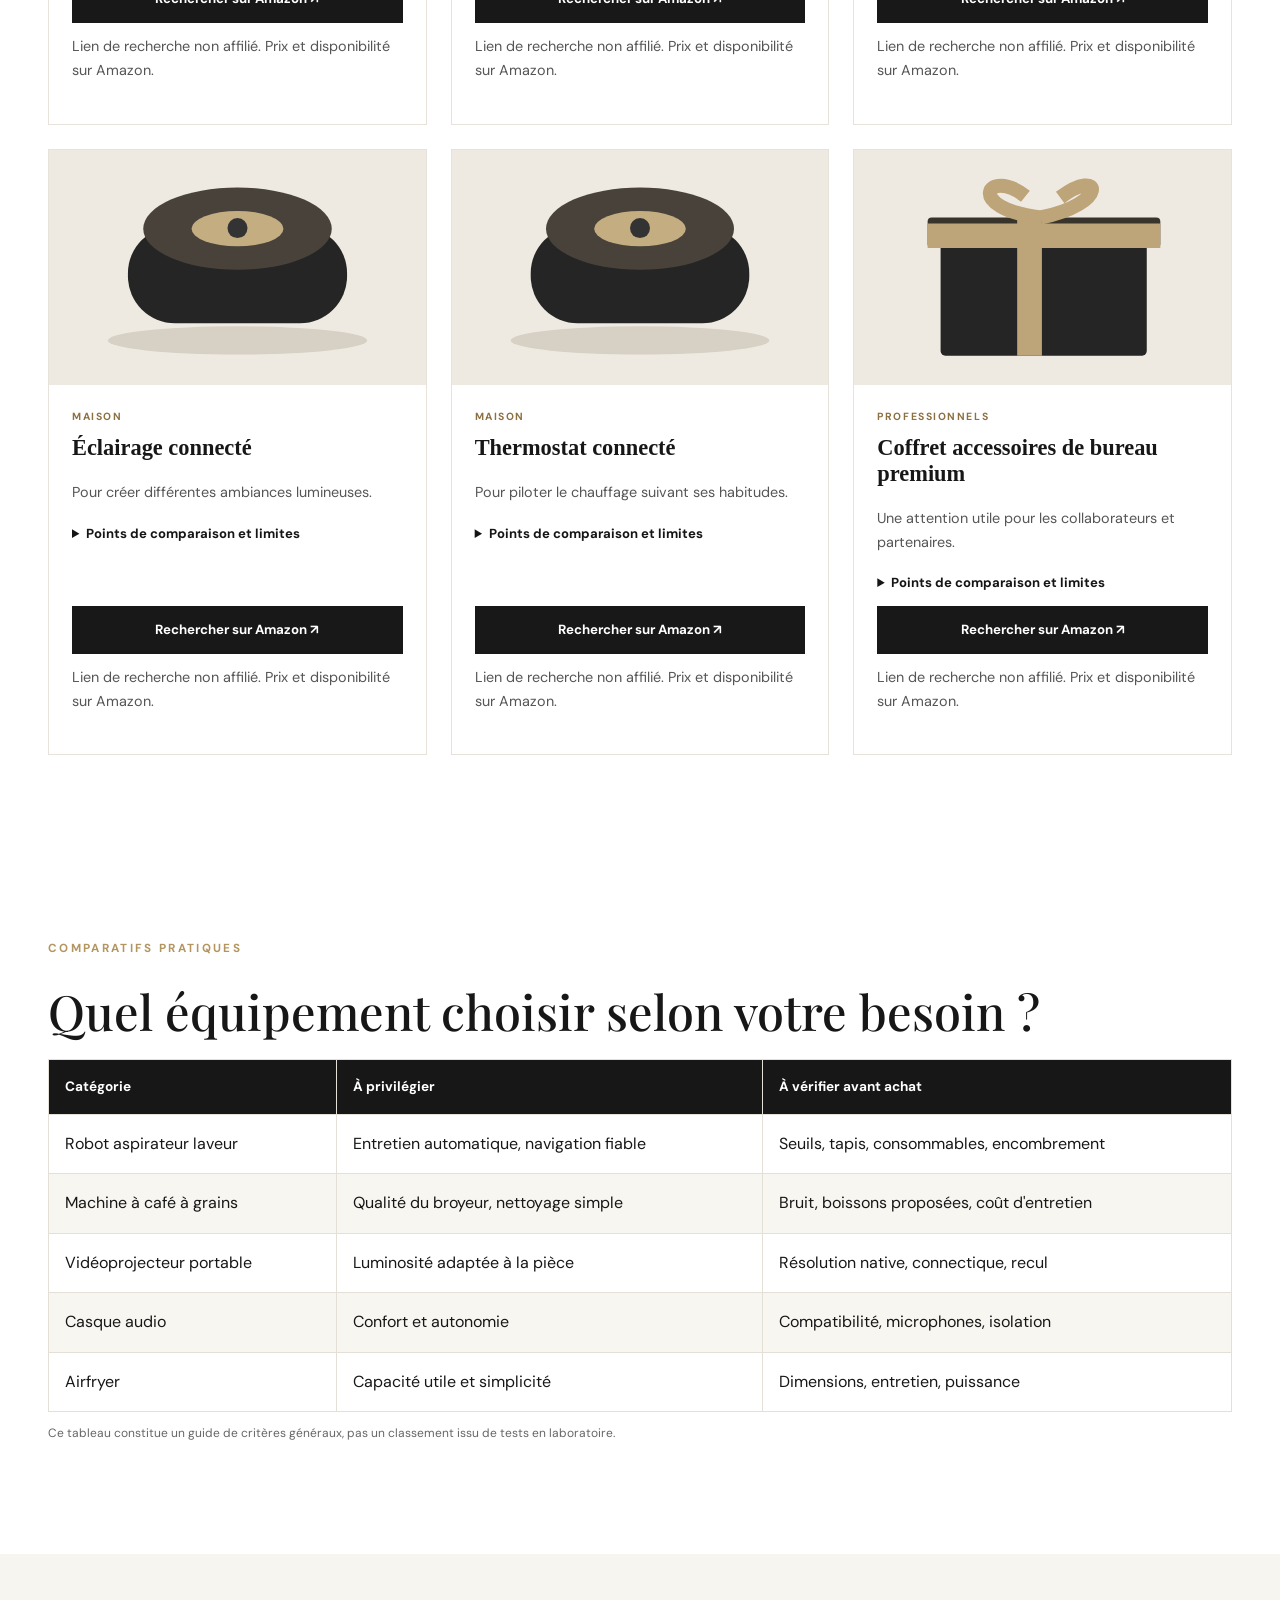
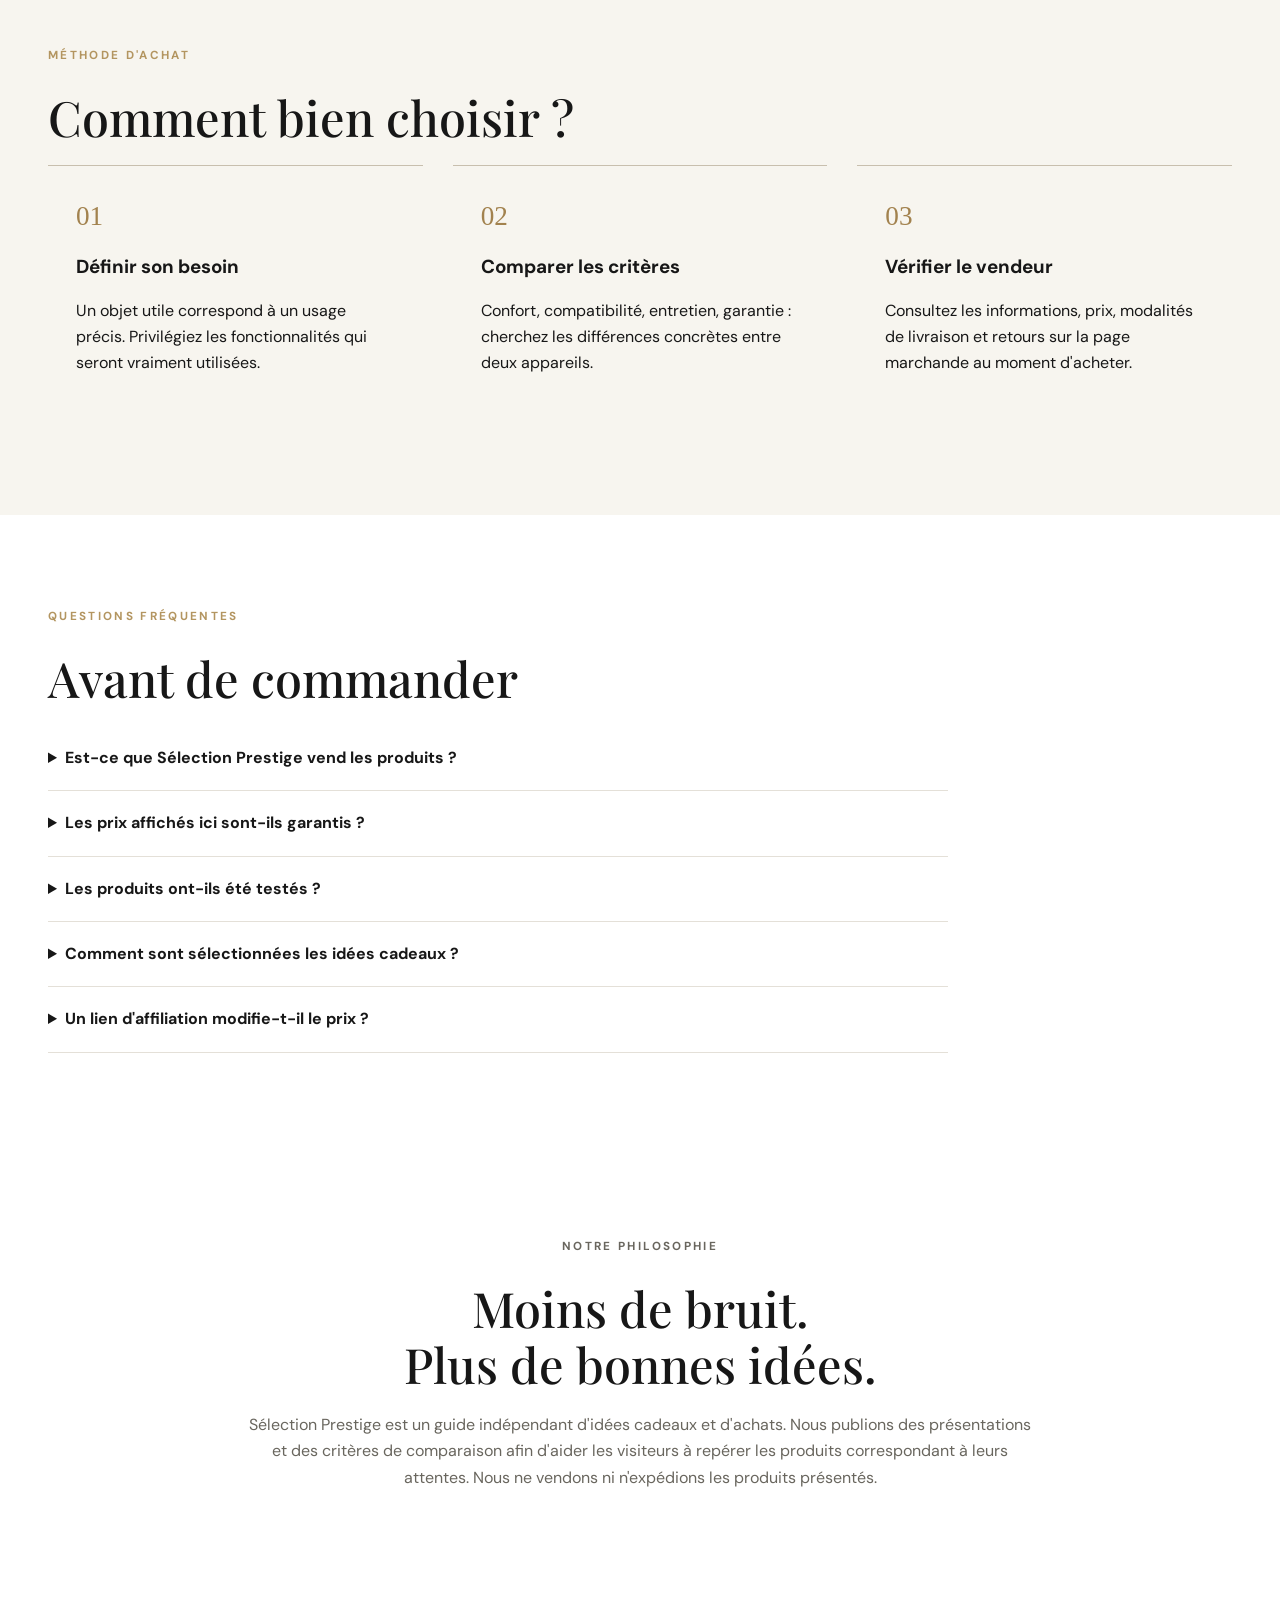
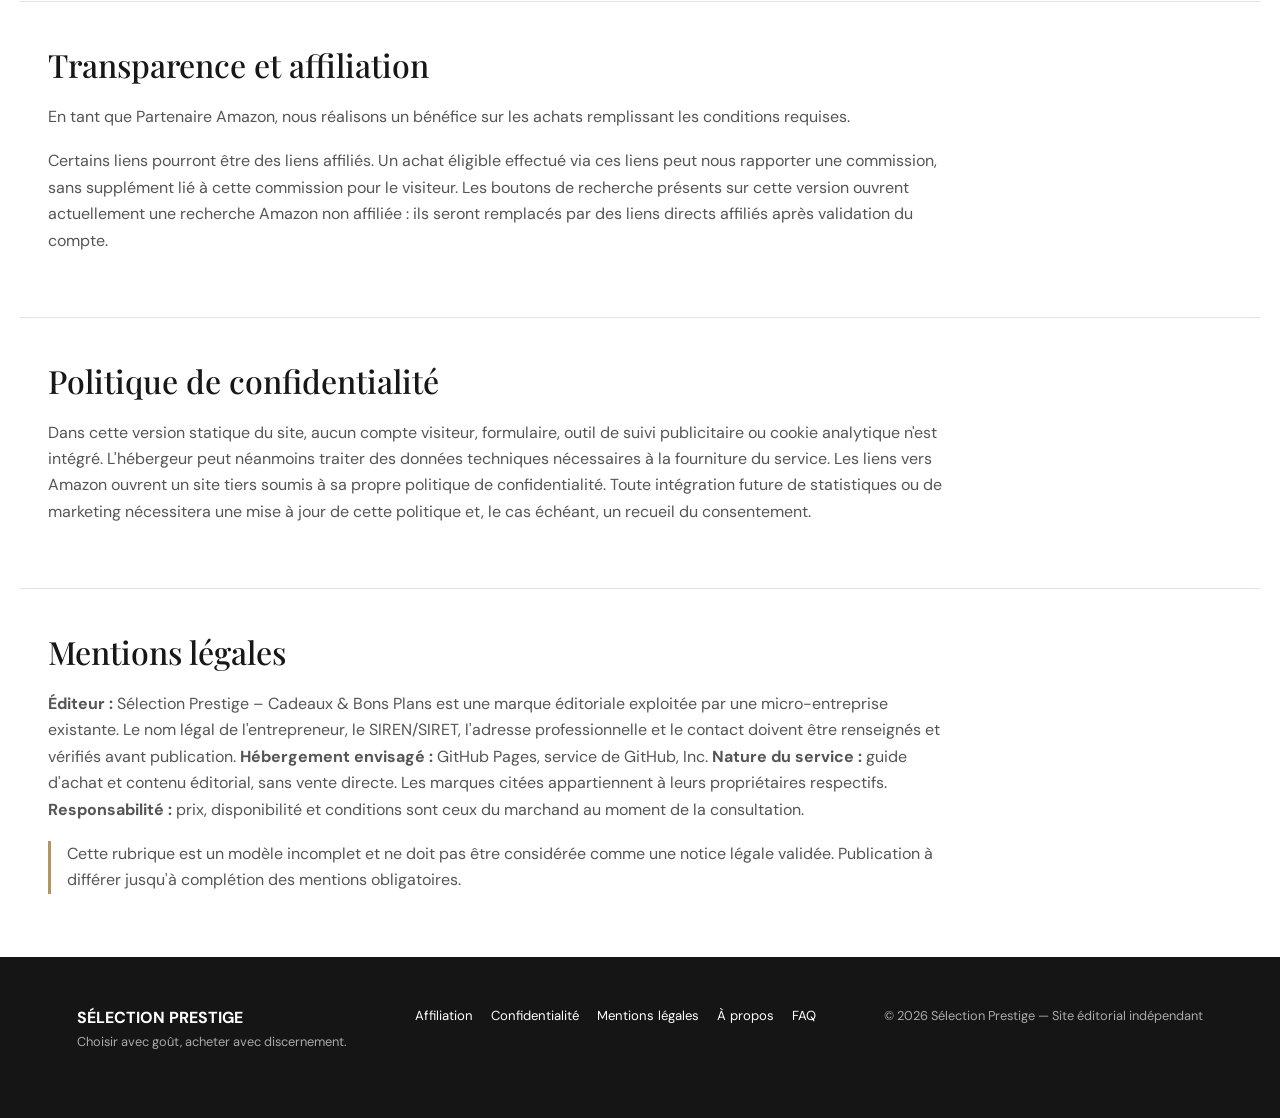
==== commit a50e6f96: "Documenter la marque Sélection Prestige exploitée par la micro-entreprise" ====
--- a/index.html
+++ b/index.html
@@ -11,5 +11,5 @@
 <section id="questions" class="section"><p class="eyebrow">Questions fréquentes</p><h2>Avant de commander</h2><div class="faq"><details><summary>Est-ce que Sélection Prestige vend les produits ?</summary><p>Non. Ce site propose des idées et des critères de choix. Les commandes, paiements et livraisons s'effectuent chez le vendeur.</p></details><details><summary>Les prix affichés ici sont-ils garantis ?</summary><p>Nous ne présentons pas de prix en temps réel. Consultez toujours le montant et les conditions directement sur la page du vendeur.</p></details><details><summary>Les produits ont-ils été testés ?</summary><p>Nous ne revendiquons aucun essai personnel ni test en laboratoire. Les présentations servent de point de départ à votre comparaison.</p></details><details><summary>Comment sont sélectionnées les idées cadeaux ?</summary><p>Nous privilégions l'utilité, la simplicité d'utilisation, les critères de comparaison et la pertinence pour différentes occasions.</p></details><details><summary>Un lien d'affiliation modifie-t-il le prix ?</summary><p>Une commission peut être versée au site sur les achats éligibles, sans supplément lié à cette commission pour le visiteur.</p></details></div></section><section id="a-propos" class="section about"><p class="eyebrow">Notre philosophie</p><h2>Moins de bruit.<br>Plus de bonnes idées.</h2><p>Sélection Prestige est un guide indépendant d'idées cadeaux et d'achats. Nous publions des présentations et des critères de comparaison afin d'aider les visiteurs à repérer les produits correspondant à leurs attentes. Nous ne vendons ni n'expédions les produits présentés.</p></section>
 <section id="affiliation" class="section fine"><h2>Transparence et affiliation</h2><p>En tant que Partenaire Amazon, nous réalisons un bénéfice sur les achats remplissant les conditions requises.</p><p>Certains liens pourront être des liens affiliés. Un achat éligible effectué via ces liens peut nous rapporter une commission, sans supplément lié à cette commission pour le visiteur. Les boutons de recherche présents sur cette version ouvrent actuellement une recherche Amazon non affiliée : ils seront remplacés par des liens directs affiliés après validation du compte.</p></section>
 <section id="confidentialite" class="section fine"><h2>Politique de confidentialité</h2><p>Dans cette version statique du site, aucun compte visiteur, formulaire, outil de suivi publicitaire ou cookie analytique n'est intégré. L'hébergeur peut néanmoins traiter des données techniques nécessaires à la fourniture du service. Les liens vers Amazon ouvrent un site tiers soumis à sa propre politique de confidentialité. Toute intégration future de statistiques ou de marketing nécessitera une mise à jour de cette politique et, le cas échéant, un recueil du consentement.</p></section>
-<section id="mentions-legales" class="section fine"><h2>Mentions légales</h2><p><strong>Éditeur :</strong> identité légale, coordonnées de contact, adresse professionnelle et identifiants à compléter et vérifier avant publication. <strong>Hébergement envisagé :</strong> GitHub Pages, service de GitHub, Inc. <strong>Nature du service :</strong> guide d'achat et contenu éditorial, sans vente directe. Les marques citées appartiennent à leurs propriétaires respectifs. <strong>Responsabilité :</strong> prix, disponibilité et conditions sont ceux du marchand au moment de la consultation.</p><p class="notice">Cette rubrique est un modèle incomplet et ne doit pas être considérée comme une notice légale validée. Publication à différer jusqu'à complétion des mentions obligatoires.</p></section>
+<section id="mentions-legales" class="section fine"><h2>Mentions légales</h2><p><strong>Éditeur :</strong> Sélection Prestige – Cadeaux & Bons Plans est une marque éditoriale exploitée par une micro-entreprise existante. Le nom légal de l'entrepreneur, le SIREN/SIRET, l'adresse professionnelle et le contact doivent être renseignés et vérifiés avant publication. <strong>Hébergement envisagé :</strong> GitHub Pages, service de GitHub, Inc. <strong>Nature du service :</strong> guide d'achat et contenu éditorial, sans vente directe. Les marques citées appartiennent à leurs propriétaires respectifs. <strong>Responsabilité :</strong> prix, disponibilité et conditions sont ceux du marchand au moment de la consultation.</p><p class="notice">Cette rubrique est un modèle incomplet et ne doit pas être considérée comme une notice légale validée. Publication à différer jusqu'à complétion des mentions obligatoires.</p></section>
 </main><footer><div><strong>SÉLECTION PRESTIGE</strong><p>Choisir avec goût, acheter avec discernement.</p></div><div class="footer-links"><a href="#affiliation">Affiliation</a><a href="#confidentialite">Confidentialité</a><a href="#mentions-legales">Mentions légales</a><a href="#a-propos">À propos</a><a href="#questions">FAQ</a></div><small>© 2026 Sélection Prestige — Site éditorial indépendant</small></footer></body></html>
